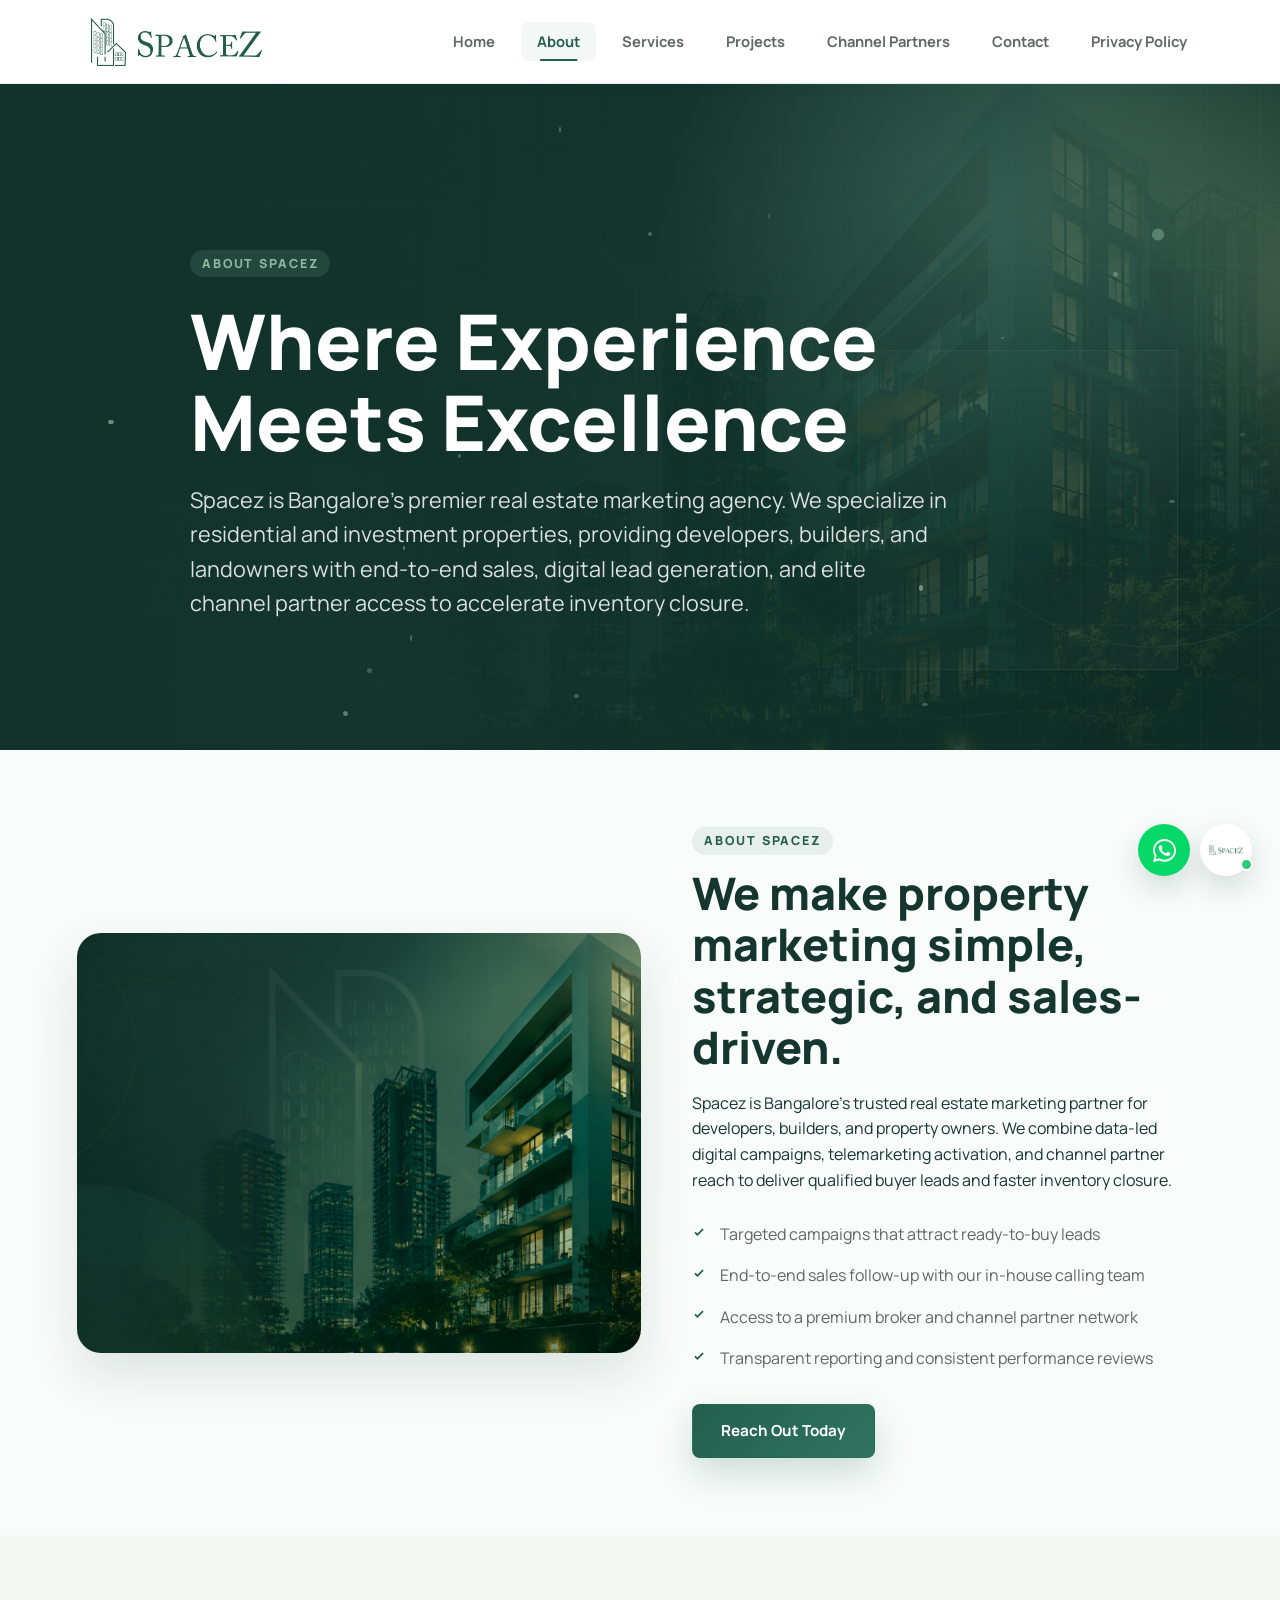
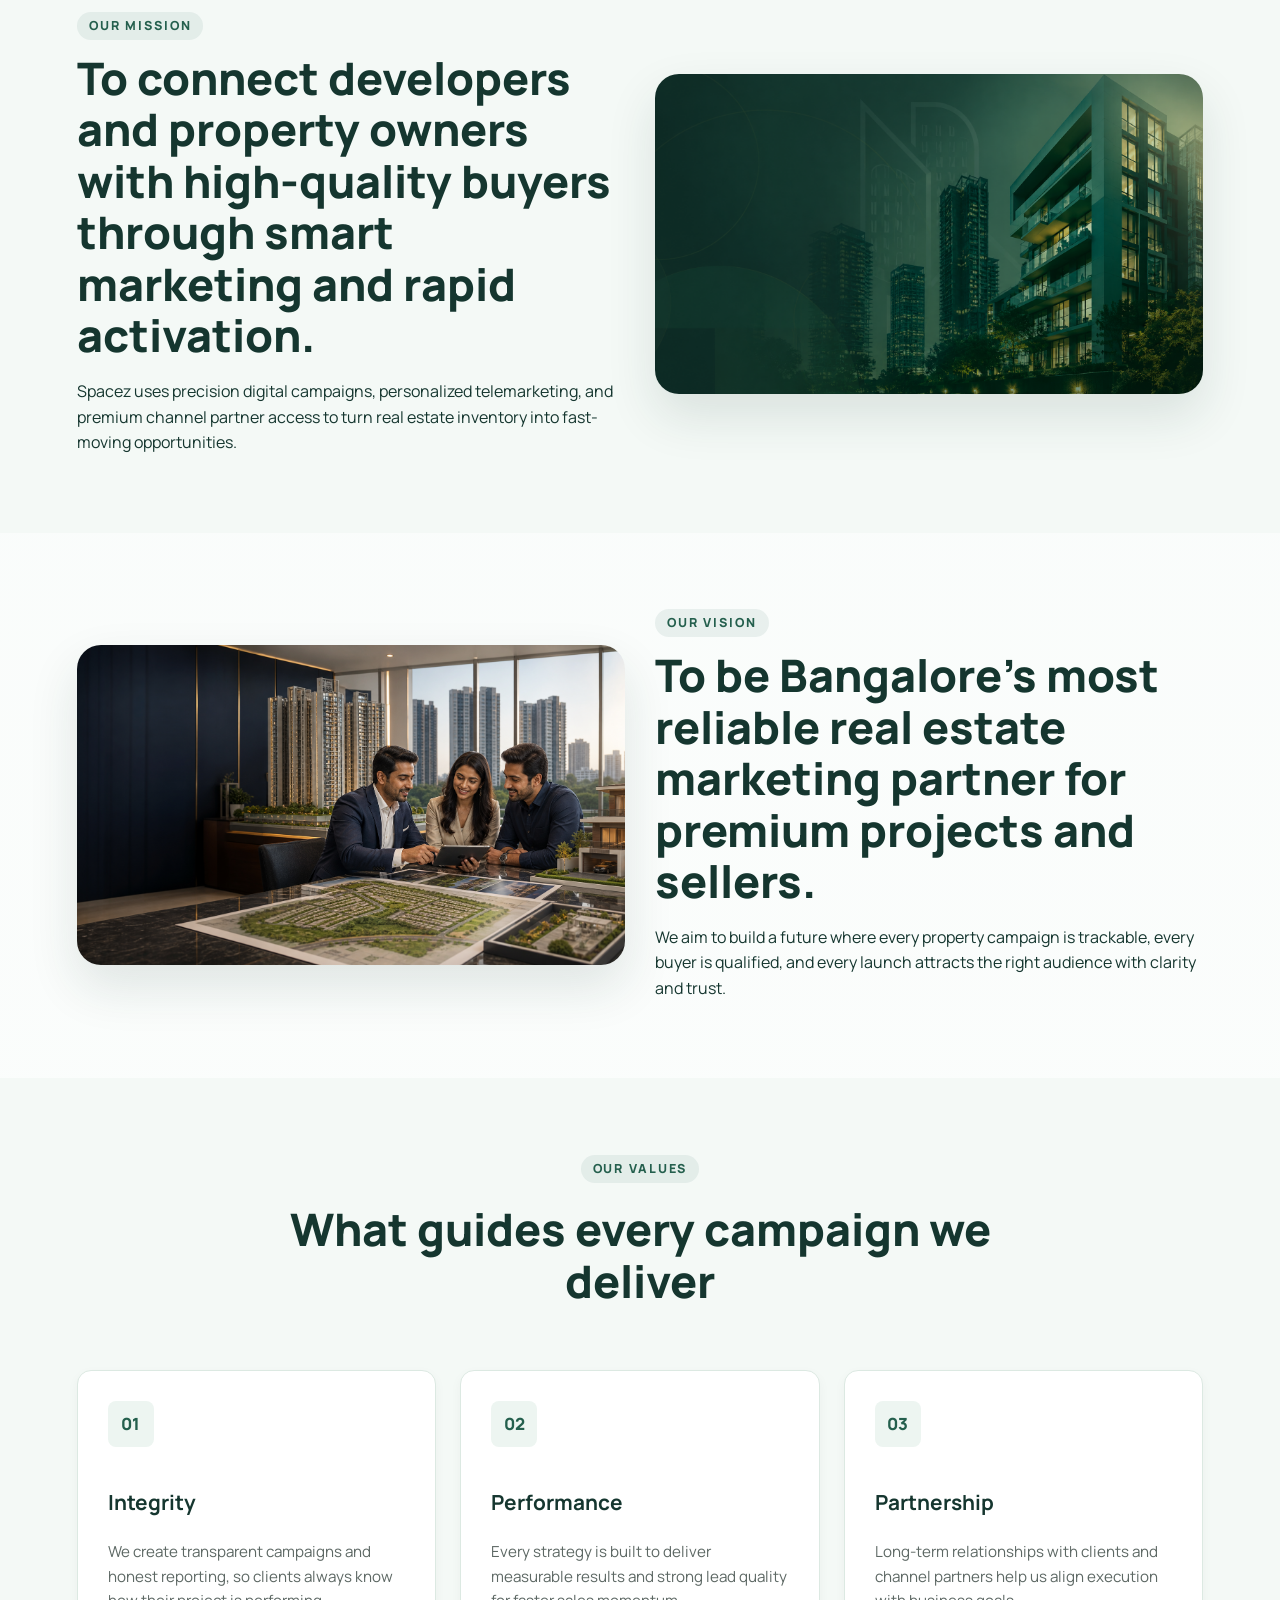
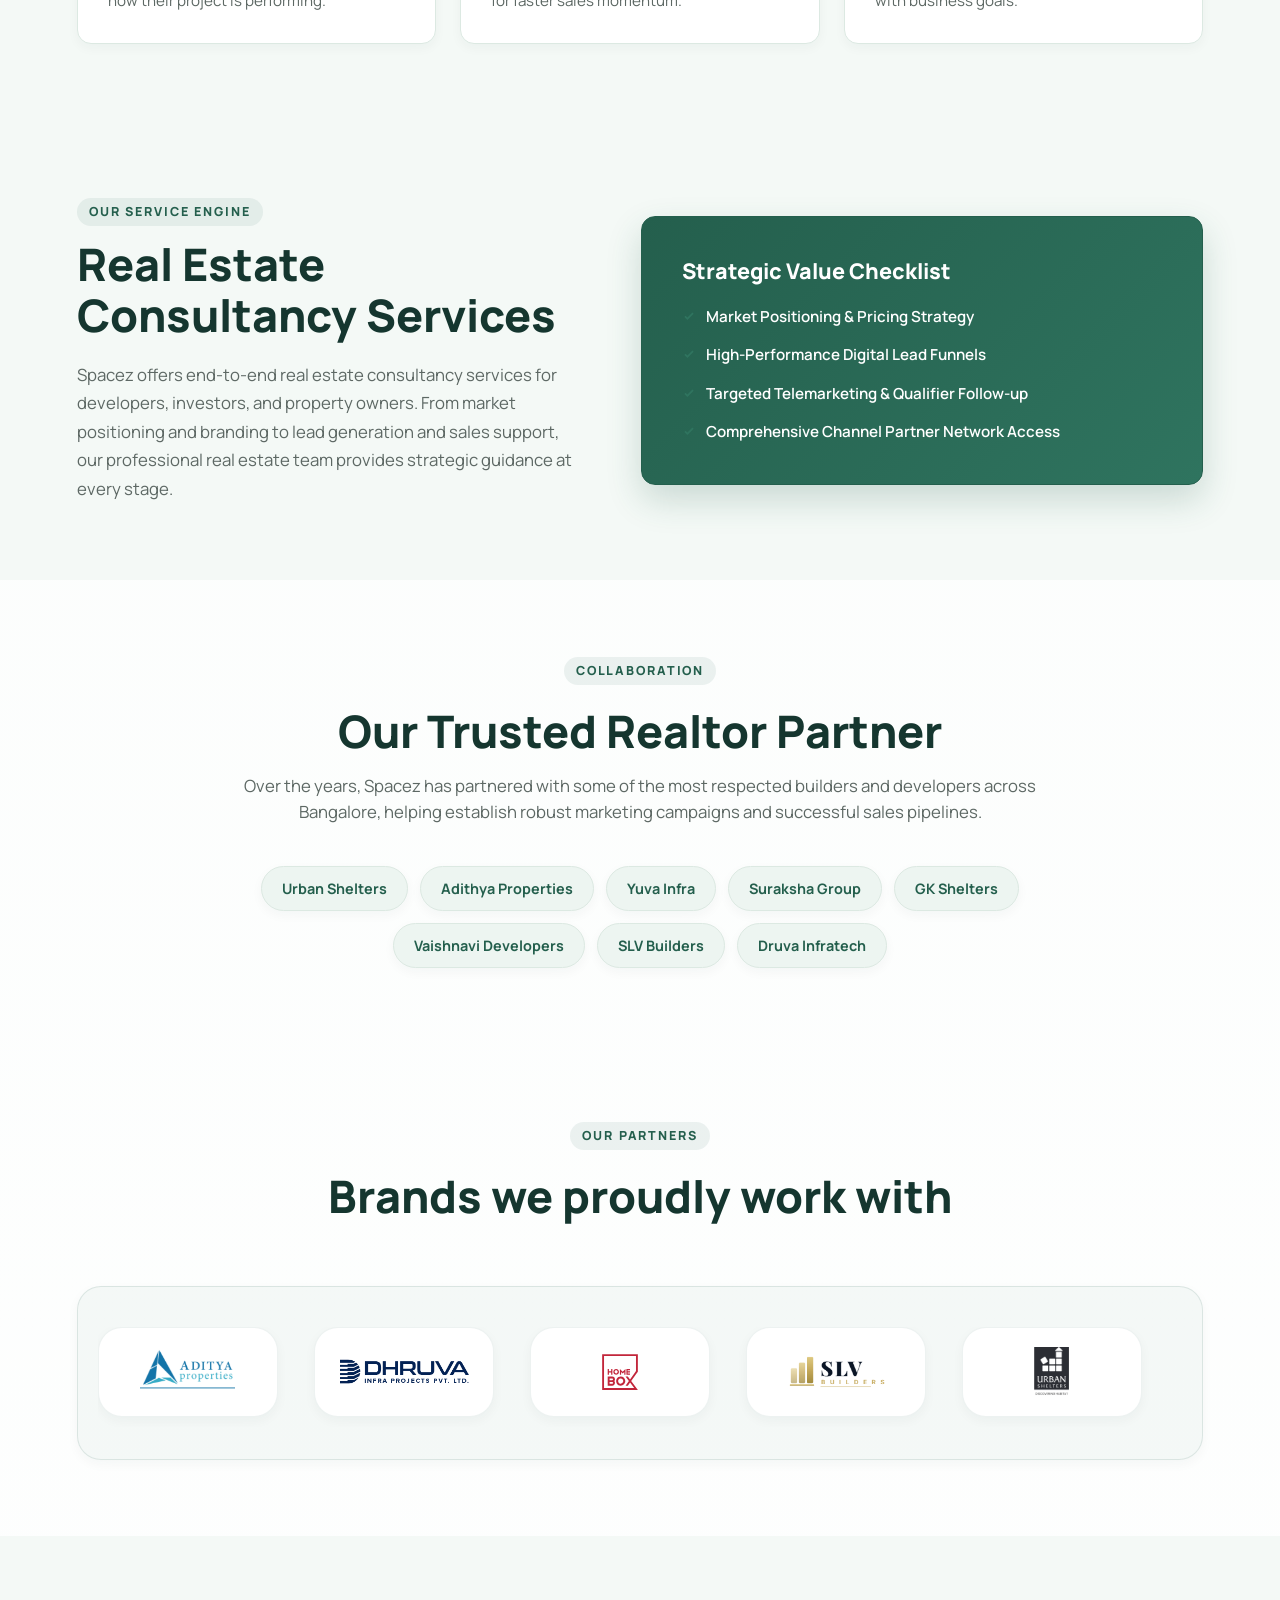
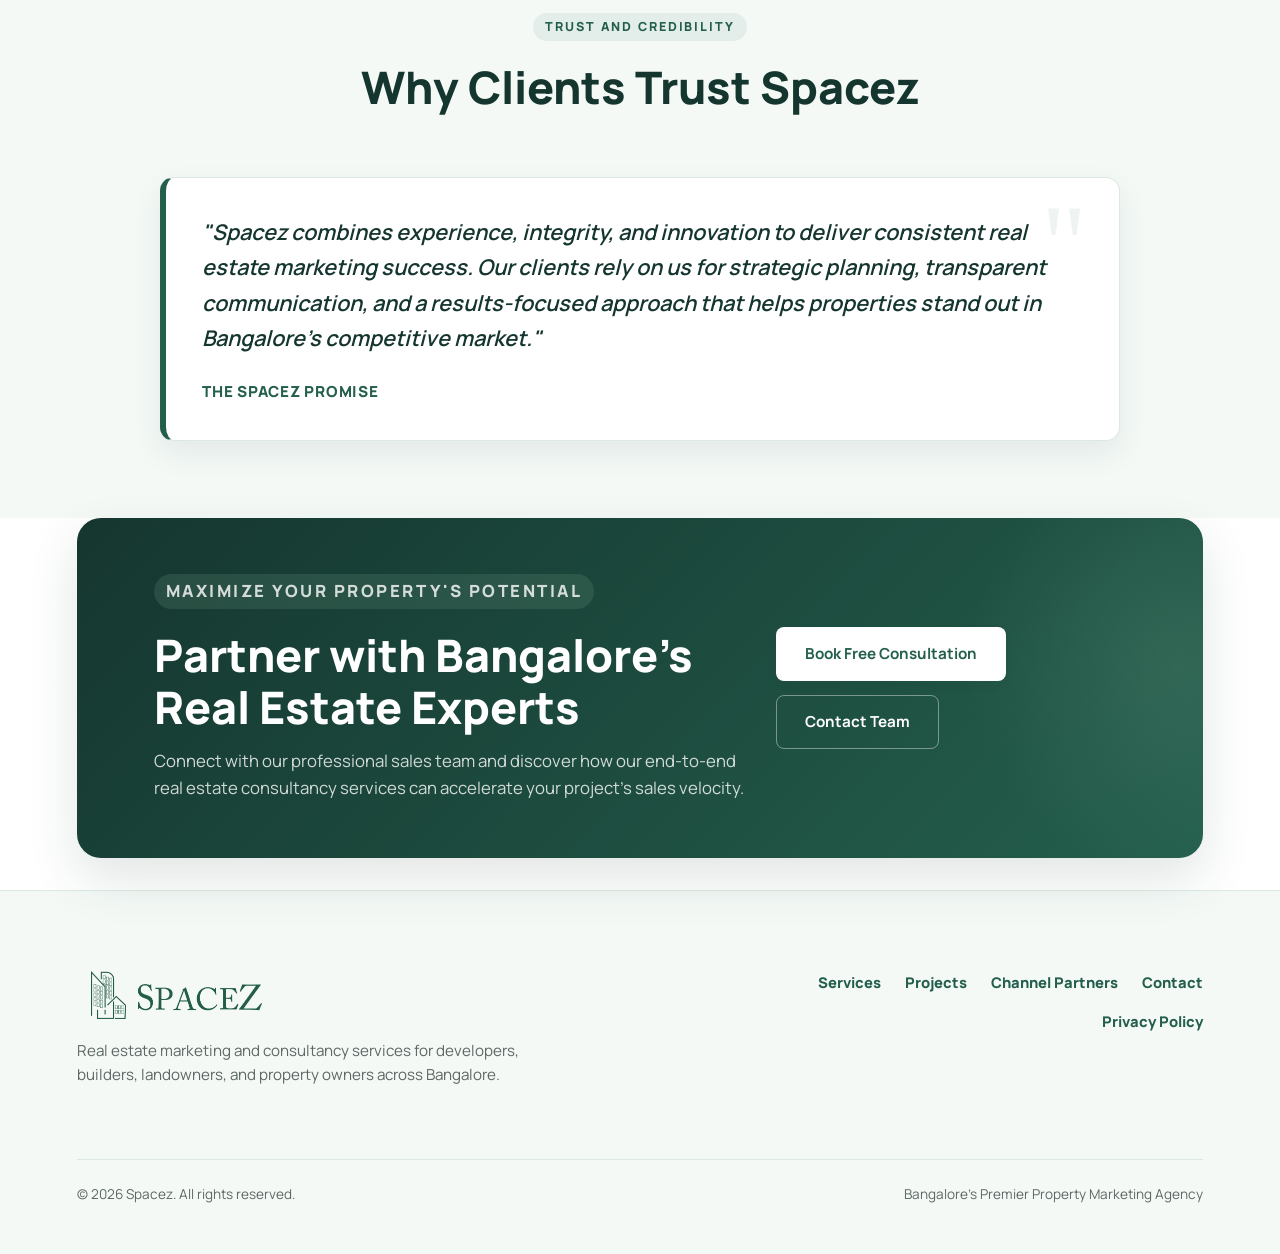
==== about.html @ 9c1a763e "Initial commit" ====
<!DOCTYPE html>
<html lang="en">
<head>
  <meta charset="UTF-8">
  <meta name="viewport" content="width=device-width, initial-scale=1.0">
  <title>About Spacez | Real Estate Marketing Experts in Bangalore</title>
  <meta name="description" content="Discover Spacez, Bangalore's trusted property marketing and consultancy company. We specialize in residential marketing, investor projects, and partner collaborations.">
  <link rel="preconnect" href="https://fonts.googleapis.com">
  <link rel="preconnect" href="https://fonts.gstatic.com" crossorigin>
  <link href="https://fonts.googleapis.com/css2?family=Manrope:wght@400;500;600;700;800&display=swap" rel="stylesheet">
  <link rel="stylesheet" href="styles.css">
</head>
<body>
  <!-- Header Navigation -->
  <header class="site-header">
    <a class="brand" href="index.html" aria-label="Spacez home">
      <img src="assets/spacez-logo-transparent.png" alt="Spacez">
    </a>
    <input class="nav-toggle" id="nav-toggle" type="checkbox" aria-label="Toggle navigation">
    <label class="nav-button" for="nav-toggle"><span></span><span></span><span></span></label>
    <nav class="nav-links" aria-label="Primary navigation">
      <a href="index.html">Home</a>
      <a class="active" href="about.html">About</a>
      <a href="services.html">Services</a>
      <a href="projects.html">Projects</a>
      <a href="channel-partners.html">Channel Partners</a>
      <a href="contact.html">Contact</a>
      <a href="privacy-policy.html">Privacy Policy</a>
    </nav>
  </header>

  <main>
    <!-- Page Hero Section -->
    <section class="page-hero about-hero">
      <div class="page-hero-content">
        <p class="eyebrow">About Spacez</p>
        <h1>Where Experience Meets Excellence</h1>
        <p>Spacez is Bangalore's premier real estate marketing agency. We specialize in residential and investment properties, providing developers, builders, and landowners with end-to-end sales, digital lead generation, and elite channel partner access to accelerate inventory closure.</p>
      </div>
    </section>

    <!-- About Intro Section -->
    <section class="section about-intro">
      <div class="about-intro-grid">
        <div class="about-intro-media">
          <img src="assets/hero-about.png" alt="Spacez team planning real estate marketing">
        </div>
        <div class="about-intro-copy">
          <p class="eyebrow dark">About Spacez</p>
          <h2>We make property marketing simple, strategic, and sales-driven.</h2>
          <p>Spacez is Bangalore’s trusted real estate marketing partner for developers, builders, and property owners. We combine data-led digital campaigns, telemarketing activation, and channel partner reach to deliver qualified buyer leads and faster inventory closure.</p>
          <ul class="about-benefits">
            <li>Targeted campaigns that attract ready-to-buy leads</li>
            <li>End-to-end sales follow-up with our in-house calling team</li>
            <li>Access to a premium broker and channel partner network</li>
            <li>Transparent reporting and consistent performance reviews</li>
          </ul>
          <a class="btn primary" href="contact.html">Reach Out Today</a>
        </div>
      </div>
    </section>

    <!-- Mission Section -->
    <section class="section about-block muted">
      <div class="about-block-grid">
        <div class="about-block-copy">
          <p class="eyebrow dark">Our Mission</p>
          <h2>To connect developers and property owners with high-quality buyers through smart marketing and rapid activation.</h2>
          <p>Spacez uses precision digital campaigns, personalized telemarketing, and premium channel partner access to turn real estate inventory into fast-moving opportunities.</p>
        </div>
        <div class="about-block-image">
          <img src="assets/hero-about.png" alt="Our Mission image for Spacez">
        </div>
      </div>
    </section>

    <!-- Vision Section -->
    <section class="section about-block">
      <div class="about-block-grid about-block--reverse">
        <div class="about-block-image">
          <img src="assets/spacez-hero.png" alt="Our Vision image for Spacez">
        </div>
        <div class="about-block-copy">
          <p class="eyebrow dark">Our Vision</p>
          <h2>To be Bangalore’s most reliable real estate marketing partner for premium projects and sellers.</h2>
          <p>We aim to build a future where every property campaign is trackable, every buyer is qualified, and every launch attracts the right audience with clarity and trust.</p>
        </div>
      </div>
    </section>

    <!-- Values Section -->
    <section class="section muted about-values">
      <div class="section-heading center">
        <p class="eyebrow dark">Our Values</p>
        <h2>What guides every campaign we deliver</h2>
      </div>
      <div class="about-values-grid">
        <article class="feature-card about-value-card">
          <span class="card-icon">01</span>
          <h3>Integrity</h3>
          <p>We create transparent campaigns and honest reporting, so clients always know how their project is performing.</p>
        </article>
        <article class="feature-card about-value-card">
          <span class="card-icon">02</span>
          <h3>Performance</h3>
          <p>Every strategy is built to deliver measurable results and strong lead quality for faster sales momentum.</p>
        </article>
        <article class="feature-card about-value-card">
          <span class="card-icon">03</span>
          <h3>Partnership</h3>
          <p>Long-term relationships with clients and channel partners help us align execution with business goals.</p>
        </article>
      </div>
    </section>

    <!-- Consultancy Services (Split Card Design) -->
    <section class="section muted">
      <div class="split" style="align-items: center;">
        <div>
          <p class="eyebrow dark">Our Service Engine</p>
          <h2>Real Estate Consultancy Services</h2>
          <p style="margin-top: 20px; color: var(--muted-ink); font-size: 1.05rem; line-height: 1.7;">Spacez offers end-to-end real estate consultancy services for developers, investors, and property owners. From market positioning and branding to lead generation and sales support, our professional real estate team provides strategic guidance at every stage.</p>
        </div>
        <div class="feature-card" style="padding: 40px; background: var(--grad-primary); color: #ffffff; border-color: var(--brand); box-shadow: var(--shadow-glow);">
          <h3 style="color: #ffffff; font-size: 1.35rem; margin-bottom: 20px; font-weight: 800;">Strategic Value Checklist</h3>
          <ul class="check-list" style="margin: 0; gap: 14px;">
            <li style="color: #ffffff; font-size: 0.95rem;">Market Positioning & Pricing Strategy</li>
            <li style="color: #ffffff; font-size: 0.95rem;">High-Performance Digital Lead Funnels</li>
            <li style="color: #ffffff; font-size: 0.95rem;">Targeted Telemarketing & Qualifier Follow-up</li>
            <li style="color: #ffffff; font-size: 0.95rem;">Comprehensive Channel Partner Network Access</li>
          </ul>
        </div>
      </div>
    </section>

    <!-- Realtor Partner Grid (Interactive Tags) -->
    <section class="section">
      <div class="section-heading center" style="margin-bottom: 40px;">
        <p class="eyebrow dark">Collaboration</p>
        <h2>Our Trusted Realtor Partner</h2>
        <p style="margin-top: 16px; color: var(--muted-ink); font-size: 1.05rem; max-width: 800px; margin-left: auto; margin-right: auto;">Over the years, Spacez has partnered with some of the most respected builders and developers across Bangalore, helping establish robust marketing campaigns and successful sales pipelines.</p>
      </div>
      
      <div class="pill-row" style="justify-content: center; max-width: 900px; margin: 0 auto;">
        <span>Urban Shelters</span>
        <span>Adithya Properties</span>
        <span>Yuva Infra</span>
        <span>Suraksha Group</span>
        <span>GK Shelters</span>
        <span>Vaishnavi Developers</span>
        <span>SLV Builders</span>
        <span>Druva Infratech</span>
      </div>
    </section>

    <!-- Partner Logo Carousel -->
    <section class="section partners-marquee">
      <div class="section-heading center">
        <p class="eyebrow dark">Our Partners</p>
        <h2>Brands we proudly work with</h2>
      </div>

      <div class="partner-marquee" aria-label="Partner logos running from left to right">
        <div class="marquee-mask">
          <div class="marquee-track">
            <div class="marquee-group">
              <div class="partner-logo"><img src="assets/partners/Aditya properties.png" alt="Aditya Properties logo"></div>
              <div class="partner-logo"><img src="assets/partners/dhruva infra.png" alt="Dhruva Infratech logo"></div>
              <div class="partner-logo"><img src="assets/partners/homebox.svg" alt="HomeBox logo"></div>
              <div class="partner-logo"><img src="assets/partners/slv builders.png" alt="SLV Builders logo"></div>
              <div class="partner-logo"><img src="assets/partners/urban shelters.png" alt="Urban Shelters logo"></div>
              <div class="partner-logo"><img src="assets/partners/vaishnavi developers8.webp" alt="Vaishnavi Developers logo"></div>
              <div class="partner-logo"><img src="assets/partners/yuva infra.avif" alt="Yuva Infra logo"></div>
              <div class="partner-logo partner-logo--text"><span>GK Shelters</span></div>
            </div>
            <div class="marquee-group" aria-hidden="true">
              <div class="partner-logo"><img src="assets/partners/Aditya properties.png" alt="Aditya Properties logo"></div>
              <div class="partner-logo"><img src="assets/partners/dhruva infra.png" alt="Dhruva Infratech logo"></div>
              <div class="partner-logo"><img src="assets/partners/homebox.svg" alt="HomeBox logo"></div>
              <div class="partner-logo"><img src="assets/partners/slv builders.png" alt="SLV Builders logo"></div>
              <div class="partner-logo"><img src="assets/partners/urban shelters.png" alt="Urban Shelters logo"></div>
              <div class="partner-logo"><img src="assets/partners/vaishnavi developers8.webp" alt="Vaishnavi Developers logo"></div>
              <div class="partner-logo"><img src="assets/partners/yuva infra.avif" alt="Yuva Infra logo"></div>
            </div>
          </div>
        </div>
      </div>
    </section>

    <!-- Why Clients Trust Spacez (Quote / Brand Callout) -->
    <section class="section muted">
      <div class="section-heading center">
        <p class="eyebrow dark">Trust and Credibility</p>
        <h2>Why Clients Trust Spacez</h2>
      </div>
      <div class="quote-panel" style="margin-left: auto; margin-right: auto; max-width: 960px;">
        <p>"Spacez combines experience, integrity, and innovation to deliver consistent real estate marketing success. Our clients rely on us for strategic planning, transparent communication, and a results-focused approach that helps properties stand out in Bangalore’s competitive market."</p>
        <span>The Spacez Promise</span>
      </div>
    </section>

    <!-- Final Call to Action -->
    <section class="final-cta">
      <div>
        <p class="eyebrow">Maximize Your Property's Potential</p>
        <h2>Partner with Bangalore’s Real Estate Experts</h2>
        <p>Connect with our professional sales team and discover how our end-to-end real estate consultancy services can accelerate your project's sales velocity.</p>
      </div>
      <div class="hero-actions" style="margin-bottom: 0;">
        <a class="btn light" href="contact.html">Book Free Consultation</a>
        <a class="btn outline-light" href="contact.html">Contact Team</a>
      </div>
    </section>
  </main>

  <!-- Complete Premium Footer -->
  <footer class="site-footer">
    <div>
      <a class="brand footer-brand" href="index.html">
        <img src="assets/spacez-logo-transparent.png" alt="Spacez">
      </a>
      <p>Real estate marketing and consultancy services for developers, builders, landowners, and property owners across Bangalore.</p>
    </div>
    <div class="footer-links">
      <nav class="footer-nav" aria-label="Footer Navigation">
        <a href="services.html">Services</a>
        <a href="projects.html">Projects</a>
      <a href="channel-partners.html">Channel Partners</a>
        <a href="contact.html">Contact</a>
        <a href="privacy-policy.html">Privacy Policy</a>
      </nav>
    </div>
    <div class="footer-credit">
      <span>© 2026 Spacez. All rights reserved.</span>
      <span>Bangalore's Premier Property Marketing Agency</span>
    </div>
  </footer>

  <!-- Floating Consultation Widget -->
  <div class="floating-widget" aria-label="Quick consultation">
    <a class="floating-btn" href="contact.html" title="Get Free Consultation" aria-label="Get Free Consultation">
      <svg width="24" height="24" viewBox="0 0 24 24" fill="none" stroke="currentColor" stroke-width="2.5" stroke-linecap="round" stroke-linejoin="round">
        <path d="M21 15a2 2 0 0 1-2 2H7l-4 4V5a2 2 0 0 1 2-2h14a2 2 0 0 1 2 2z"></path>
      </svg>
    </a>
  </div>
  <script src="site-animations.js"></script>
  <script src="chat-widget.js"></script>
</body>
</html>
---- styles.css ----
/* ==========================================================================
   Spacez Brand Identity & Design System
   ========================================================================== */
:root {
  /* Color System */
  --ink: #15362f;
  --muted-ink: #5d6864;
  --paper: #ffffff;
  --soft: #f4f9f6;
  --line: #dce9e2;
  --brand: #245f4d;         /* Deep Forest Green */
  --brand-light: #2f745f;   /* Accent Forest Green */
  --gold: #8fb8a3;          /* Soft Mint/Sage Accent */
  --deep: #12332c;          /* Solid Dark Slate Green */
  --deep-2: #edf5f1;        /* Light Sage Background */
  
  /* Gradients */
  --grad-primary: linear-gradient(135deg, var(--brand) 0%, var(--brand-light) 100%);
  --grad-glow: linear-gradient(135deg, var(--brand-light) 0%, var(--gold) 100%);
  --grad-light: linear-gradient(180deg, #f7fbf9 0%, #ffffff 100%);
  --grad-dark: linear-gradient(135deg, #15362f 0%, #245f4d 100%);
  --grad-glass: linear-gradient(135deg, rgba(255, 255, 255, 0.9) 0%, rgba(255, 255, 255, 0.7) 100%);
  --grad-card-hover: linear-gradient(180deg, #ffffff 0%, rgba(237, 245, 241, 0.4) 100%);

  /* Typography & Scale */
  --font-main: "Manrope", system-ui, -apple-system, BlinkMacSystemFont, "Segoe UI", Roboto, sans-serif;
  
  /* Shadows */
  --shadow-sm: 0 4px 12px rgba(21, 54, 47, 0.04);
  --shadow-md: 0 12px 30px rgba(21, 54, 47, 0.08);
  --shadow-lg: 0 22px 50px rgba(21, 54, 47, 0.12);
  --shadow-glow: 0 15px 35px rgba(36, 95, 77, 0.2);
  --shadow-inset: inset 0 2px 4px rgba(0, 0, 0, 0.03);

  /* Radius */
  --radius-sm: 8px;
  --radius-md: 14px;
  --radius-lg: 24px;
  --radius-full: 9999px;

  /* Transitions */
  --transition-fast: 150ms cubic-bezier(0.4, 0, 0.2, 1);
  --transition-normal: 280ms cubic-bezier(0.4, 0, 0.2, 1);
  --transition-slow: 450ms cubic-bezier(0.4, 0, 0.2, 1);
}

/* ==========================================================================
   Global Resets & Standards
   ========================================================================== */
*, *::before, *::after {
  box-sizing: border-box;
}

html {
  scroll-behavior: smooth;
  text-size-adjust: 100%;
}

html,
body {
  max-width: 100%;
  overflow-x: hidden;
}

body {
  margin: 0;
  padding-top: 84px;
  font-family: var(--font-main);
  color: var(--ink);
  background-color: #ffffff;
  background-image: var(--grad-light);
  line-height: 1.6;
  -webkit-font-smoothing: antialiased;
  -moz-osx-font-smoothing: grayscale;
}

a {
  color: inherit;
  text-decoration: none;
  transition: color var(--transition-fast), background var(--transition-fast), transform var(--transition-fast);
}

img {
  display: block;
  max-width: 100%;
  height: auto;
}

/* Typography elements */
h1, h2, h3, h4, p {
  margin: 0;
  overflow-wrap: break-word;
}

h1 {
  font-size: clamp(2.15rem, 6.5vw, 4.8rem);
  font-weight: 800;
  line-height: 1.05;
  letter-spacing: 0;
  color: var(--ink);
}

h2 {
  font-size: clamp(1.8rem, 4.5vw, 2.8rem);
  font-weight: 800;
  line-height: 1.15;
  letter-spacing: 0;
  color: var(--ink);
}

h3 {
  font-size: clamp(1.2rem, 2vw, 1.5rem);
  font-weight: 700;
  line-height: 1.3;
  color: var(--ink);
}

/* ==========================================================================
   Premium Components
   ========================================================================== */

/* Buttons */
.btn {
  display: inline-flex;
  align-items: center;
  justify-content: center;
  gap: 8px;
  min-height: 52px;
  padding: 14px 28px;
  border-radius: var(--radius-sm);
  font-size: 0.95rem;
  font-weight: 700;
  border: 1px solid transparent;
  cursor: pointer;
  white-space: nowrap;
  transition: all var(--transition-normal);
}

.btn.primary {
  color: #fff;
  background: var(--brand);
  background-image: var(--grad-primary);
  box-shadow: var(--shadow-glow);
}

.btn.primary:hover {
  transform: translateY(-3px);
  box-shadow: 0 18px 40px rgba(36, 95, 77, 0.3);
}

.btn.primary:active {
  transform: translateY(-1px);
}

.btn.ghost {
  color: #fff;
  background: rgba(255, 255, 255, 0.08);
  border-color: rgba(255, 255, 255, 0.35);
  backdrop-filter: blur(8px);
}

.btn.ghost:hover {
  background: #fff;
  color: var(--brand);
  transform: translateY(-3px);
  box-shadow: var(--shadow-md);
}

.btn.light {
  color: var(--brand);
  background: #fff;
  box-shadow: var(--shadow-sm);
}

.btn.light:hover {
  color: var(--brand-light);
  transform: translateY(-3px);
  box-shadow: var(--shadow-md);
}

.btn.outline-light {
  color: #fff;
  background: transparent;
  border-color: rgba(255, 255, 255, 0.4);
}

.btn.outline-light:hover {
  background: rgba(255, 255, 255, 0.1);
  border-color: #fff;
  transform: translateY(-3px);
}

/* Eyebrows & Tags */
.eyebrow {
  display: inline-block;
  margin-bottom: 12px;
  color: var(--gold);
  font-size: 0.78rem;
  font-weight: 800;
  text-transform: uppercase;
  letter-spacing: 0.15em;
  padding: 4px 12px;
  background: rgba(143, 184, 163, 0.15);
  border-radius: var(--radius-full);
}

.eyebrow.dark {
  color: var(--brand);
  background: rgba(36, 95, 77, 0.08);
}

/* Section Headings */
.section-heading {
  max-width: 820px;
  margin-bottom: clamp(40px, 6vw, 64px);
}

.section-heading.center {
  text-align: center;
  margin-left: auto;
  margin-right: auto;
}

.section-heading h2 {
  margin-top: 8px;
}

/* ==========================================================================
   Header Navigation (Glassmorphic)
   ========================================================================== */
.site-header {
  position: fixed;
  inset: 0 0 auto 0;
  z-index: 1000;
  display: flex;
  align-items: center;
  justify-content: space-between;
  min-height: 84px;
  padding: 12px clamp(20px, 6vw, 80px);
  background: rgba(255, 255, 255, 0.95);
  border-bottom: 1px solid rgba(36, 95, 77, 0.12);
  backdrop-filter: blur(20px);
  -webkit-backdrop-filter: blur(20px);
  box-shadow: var(--shadow-sm);
  transition: all var(--transition-normal);
}

.brand {
  display: inline-flex;
  align-items: center;
  width: min(200px, 45vw);
}

.brand img {
  width: 100%;
  height: auto;
  max-height: 48px;
  object-fit: contain;
}

.nav-links {
  display: flex;
  align-items: center;
  gap: 10px;
  font-size: 0.92rem;
  font-weight: 700;
}

.nav-links a {
  position: relative;
  padding: 8px 16px;
  border-radius: var(--radius-sm);
  color: var(--muted-ink);
  transition: all var(--transition-fast);
}

.nav-links a:hover,
.nav-links a.active {
  color: var(--brand);
  background: rgba(36, 95, 77, 0.05);
}

.nav-links a::after {
  content: '';
  position: absolute;
  bottom: 0;
  left: 50%;
  transform: translateX(-50%);
  width: 0;
  height: 2px;
  background-color: var(--brand);
  transition: width var(--transition-fast);
}

.nav-links a:hover::after,
.nav-links a.active::after {
  width: 50%;
}

.nav-toggle,
.nav-button {
  display: none;
}

/* ==========================================================================
   Hero Section Redesign (Asymmetric & Bold)
   ========================================================================== */
.hero {
  position: relative;
  min-height: 80vh;
  display: grid;
  align-items: center;
  overflow: hidden;
  background-color: var(--deep);
  color: #fff;
  padding: clamp(40px, 6vw, 80px) 0;
}

.hero-media {
  position: absolute;
  inset: 0;
  background-image: url("assets/spacez-hero.png");
  background-size: cover;
  background-position: center right;
  opacity: 0.95;
  transform: scale(1.05);
  animation: slowZoom 25s ease-out infinite alternate;
}

.hero-overlay {
  position: absolute;
  inset: 0;
  background: radial-gradient(circle at 80% 20%, rgba(143, 184, 163, 0.16), transparent 45%),
              linear-gradient(90deg, rgba(18, 51, 44, 0.84) 0%, rgba(18, 51, 44, 0.66) 44%, rgba(18, 51, 44, 0.08) 100%);
  z-index: 1;
}

.hero-content {
  position: relative;
  z-index: 2;
  width: min(1200px, calc(100% - clamp(32px, 8vw, 120px)));
  margin: 0 auto;
  animation: fadeUp var(--transition-slow) forwards;
}

.hero-content h1 {
  max-width: 820px;
  margin-bottom: 24px;
  color: #ffffff;
}

.hero-copy {
  max-width: 650px;
  color: rgba(255, 255, 255, 0.82);
  font-size: clamp(1.05rem, 1.6vw, 1.25rem);
  line-height: 1.55;
  margin-bottom: 28px;
}

.hero-copy strong {
  color: #ffffff;
}

.hero-actions {
  display: flex;
  flex-wrap: wrap;
  gap: 14px;
  margin-bottom: 32px;
}

/* Hero glassmorphic stats */
.hero-stats {
  display: grid;
  grid-template-columns: repeat(3, minmax(0, 1fr));
  gap: 20px;
  max-width: 780px;
}

.hero-stats-item {
  padding: 24px;
  background: rgba(255, 255, 255, 0.05);
  border: 1px solid rgba(255, 255, 255, 0.12);
  border-radius: var(--radius-md);
  backdrop-filter: blur(12px);
  -webkit-backdrop-filter: blur(12px);
  transition: transform var(--transition-normal), border var(--transition-normal);
}

.hero-stats-item:hover {
  transform: translateY(-5px);
  border-color: rgba(255, 255, 255, 0.25);
  background: rgba(255, 255, 255, 0.08);
}

.hero-stats-item strong {
  display: block;
  font-size: clamp(1.8rem, 3.5vw, 2.5rem);
  font-weight: 800;
  line-height: 1;
  color: #ffffff;
  margin-bottom: 6px;
  background: linear-gradient(to right, #ffffff, var(--gold));
  -webkit-background-clip: text;
  -webkit-text-fill-color: transparent;
}

.hero-stats-item span {
  font-size: 0.85rem;
  font-weight: 500;
  letter-spacing: 0.02em;
  color: rgba(255, 255, 255, 0.7);
}

/* ==========================================================================
   General Section Design
   ========================================================================== */
.section {
  padding: clamp(40px, 6vw, 80px) clamp(20px, 6vw, 80px);
  position: relative;
  overflow: hidden;
}

.section.muted {
  background-color: var(--soft);
}

.split {
  display: grid;
  grid-template-columns: minmax(0, 0.95fr) minmax(0, 1.05fr);
  gap: clamp(24px, 5vw, 56px);
  align-items: center;
}

.section-copy {
  color: var(--muted-ink);
  font-size: 1.08rem;
  line-height: 1.7;
}

.section-copy p:not(:last-child) {
  margin-bottom: 20px;
}

/* Value pills */
.value-row,
.pill-row {
  display: flex;
  flex-wrap: wrap;
  gap: 12px;
  margin-top: 30px;
}

.value-row span,
.pill-row span {
  padding: 10px 20px;
  font-size: 0.9rem;
  font-weight: 700;
  color: var(--brand);
  background: var(--deep-2);
  border: 1px solid var(--line);
  border-radius: var(--radius-full);
  box-shadow: var(--shadow-sm);
  transition: all var(--transition-fast);
}

.value-row span:hover,
.pill-row span:hover {
  transform: translateY(-2px);
  background: var(--brand);
  color: #fff;
  border-color: var(--brand);
  box-shadow: var(--shadow-md);
}

.partner-marquee {
  position: relative;
  overflow: hidden;
  background: rgba(36, 95, 77, 0.04);
  border: 1px solid rgba(36, 95, 77, 0.12);
  border-radius: var(--radius-lg);
  box-shadow: var(--shadow-sm);
  padding: 40px 20px 32px;
}

.partner-marquee .marquee-mask {
  overflow: hidden;
  position: relative;
}

.partner-marquee .marquee-track {
  display: inline-flex;
  align-items: center;
  gap: 36px;
  padding-bottom: 10px;
  animation: marquee 28s linear infinite;
}

.partner-marquee .marquee-group {
  display: inline-flex;
  align-items: center;
  gap: 36px;
}

.partner-logo {
  display: inline-flex;
  align-items: center;
  justify-content: center;
  min-width: 180px;
  min-height: 90px;
  padding: 16px 24px;
  background: #ffffff;
  border: 1px solid rgba(36, 95, 77, 0.08);
  border-radius: var(--radius-lg);
  box-shadow: var(--shadow-sm);
}

.partner-logo img {
  max-height: 50px;
  width: auto;
  display: block;
  filter: saturate(0.9);
}

.partner-logo--text {
  background: #f7fbf8;
  border-color: rgba(36, 95, 77, 0.12);
}

.partner-logo--text span {
  font-size: 1rem;
  font-weight: 800;
  color: var(--ink);
  text-align: center;
  width: 100%;
}

@keyframes marquee {
  from {
    transform: translateX(0);
  }
  to {
    transform: translateX(-50%);
  }
}

@media (max-width: 980px) {
  .section.split {
    grid-template-columns: 1fr;
  }

  .card-grid,
  .property-grid,
  .channel-list {
    grid-template-columns: 1fr;
  }
}

@media (max-width: 780px) {
  .partner-logo {
    min-width: 140px;
    min-height: 72px;
    padding: 14px 18px;
  }

  .partner-marquee {
    padding: 28px 16px 20px;
  }
}

/* Metric banner redesign */
.achievement-band {
  display: grid;
  grid-template-columns: repeat(4, minmax(0, 1fr));
  background-color: var(--deep);
  padding: 0;
  border-bottom: 1px solid var(--brand-light);
}

.metric {
  padding: 48px clamp(24px, 4vw, 54px);
  text-align: center;
  position: relative;
  background-color: var(--deep);
  transition: background-color var(--transition-normal);
}

.metric:hover {
  background-color: rgba(36, 95, 77, 0.15);
}

.metric:not(:last-child)::after {
  content: '';
  position: absolute;
  right: 0;
  top: 25%;
  height: 50%;
  width: 1px;
  background: rgba(255, 255, 255, 0.15);
}

.metric strong {
  display: block;
  font-size: clamp(2.4rem, 5vw, 3.8rem);
  font-weight: 800;
  line-height: 1;
  color: var(--gold);
  margin-bottom: 8px;
}

.metric span {
  font-size: 0.9rem;
  font-weight: 600;
  color: rgba(255, 255, 255, 0.8);
  letter-spacing: 0.05em;
  text-transform: uppercase;
}

/* ==========================================================================
   Modern Cards Layouts (Grid, Hover and glows)
   ========================================================================== */
.card-grid {
  display: grid;
  grid-template-columns: repeat(3, minmax(0, 1fr));
  gap: 24px;
}

.card-grid.five {
  grid-template-columns: repeat(5, minmax(0, 1fr));
}

.feature-card,
.property-card,
.service-block,
.contact-panel,
.contact-form {
  position: relative;
  background: #ffffff;
  border: 1px solid var(--line);
  border-radius: var(--radius-md);
  box-shadow: var(--shadow-sm);
  transition: all var(--transition-normal);
  overflow: hidden;
}

.feature-card,
.property-card,
.service-block {
  padding: 32px;
  display: flex;
  flex-direction: column;
}

.feature-card:hover,
.property-card:hover,
.service-block:hover {
  transform: translateY(-6px);
  border-color: var(--gold);
  background-image: var(--grad-card-hover);
  box-shadow: var(--shadow-lg);
}

.feature-card h3,
.property-card h3,
.service-block h2 {
  font-size: 1.3rem;
  font-weight: 700;
  margin-bottom: 12px;
  color: var(--ink);
}

.feature-card p,
.property-card p,
.service-block p {
  color: var(--muted-ink);
  font-size: 0.95rem;
  line-height: 1.6;
}

.card-icon {
  display: inline-flex;
  align-items: center;
  justify-content: center;
  width: 46px;
  height: 46px;
  border-radius: var(--radius-sm);
  color: var(--brand);
  background: var(--deep-2);
  font-weight: 800;
  font-size: 1.05rem;
  margin-bottom: 24px;
  transition: all var(--transition-normal);
}

.feature-card:hover .card-icon,
.property-card:hover .card-icon,
.service-block:hover .card-icon {
  background: var(--brand);
  color: #ffffff;
  transform: scale(1.05);
  box-shadow: var(--shadow-sm);
}

/* ==========================================================================
   Property Grid Redesign (Elegant Tags & Lists)
   ========================================================================== */
.property-grid {
  display: grid;
  grid-template-columns: repeat(4, minmax(0, 1fr));
  gap: 24px;
}

.property-card {
  height: 100%;
}

.property-card h3 {
  position: relative;
  display: inline-block;
  padding-bottom: 8px;
  margin-bottom: 16px;
}

.property-card h3::after {
  content: '';
  position: absolute;
  bottom: 0;
  left: 0;
  width: 32px;
  height: 2px;
  background-color: var(--brand);
  transition: width var(--transition-normal);
}

.property-card:hover h3::after {
  width: 64px;
}

.section-subtitle {
  max-width: 760px;
  margin: 16px auto 0;
  color: var(--muted-ink);
  font-size: 1.05rem;
  line-height: 1.7;
}

/* ==========================================================================
   Project Status Section
   ========================================================================== */
.projects-section {
  background: #ffffff;
}

.project-tabs {
  max-width: 1180px;
  margin: 0 auto;
}

.project-tabs input {
  position: absolute;
  opacity: 0;
  pointer-events: none;
}

.project-tab-controls {
  display: flex;
  flex-wrap: wrap;
  justify-content: center;
  gap: 12px;
  margin-bottom: 34px;
}

.project-tab-controls label {
  display: inline-flex;
  align-items: center;
  justify-content: center;
  min-height: 46px;
  padding: 12px 20px;
  border: 1px solid rgba(36, 95, 77, 0.16);
  border-radius: var(--radius-full);
  color: var(--brand);
  background: rgba(36, 95, 77, 0.05);
  font-size: 0.9rem;
  font-weight: 800;
  cursor: pointer;
  transition: all var(--transition-normal);
}

#projects-ongoing:checked ~ .project-tab-controls label[for="projects-ongoing"],
#projects-upcoming:checked ~ .project-tab-controls label[for="projects-upcoming"],
#projects-completed:checked ~ .project-tab-controls label[for="projects-completed"],
.project-tab-controls label:hover {
  color: #ffffff;
  background: var(--brand);
  border-color: var(--brand);
  box-shadow: var(--shadow-glow);
  transform: translateY(-2px);
}

.project-panel {
  display: none;
  grid-template-columns: repeat(2, minmax(0, 1fr));
  gap: 24px;
}

#projects-ongoing:checked ~ .project-panel-ongoing,
#projects-upcoming:checked ~ .project-panel-upcoming,
#projects-completed:checked ~ .project-panel-completed {
  display: grid;
}

.project-card {
  position: relative;
  display: grid;
  grid-template-columns: minmax(180px, 0.9fr) minmax(0, 1fr);
  min-height: 310px;
  overflow: hidden;
  border: 1px solid var(--line);
  border-radius: var(--radius-md);
  background: #ffffff;
  box-shadow: var(--shadow-sm);
  transition: all var(--transition-normal);
}

.project-card:hover {
  transform: translateY(-6px);
  border-color: var(--gold);
  box-shadow: var(--shadow-lg);
}

.project-card img {
  width: 100%;
  height: 100%;
  min-height: 310px;
  object-fit: cover;
  transition: transform var(--transition-slow);
}

.project-card:hover img {
  transform: scale(1.05);
}

.project-card-body {
  display: flex;
  flex-direction: column;
  padding: 30px;
}

.project-status {
  align-self: flex-start;
  margin-bottom: 16px;
  padding: 6px 12px;
  border-radius: var(--radius-full);
  color: #ffffff;
  background: var(--brand);
  font-size: 0.72rem;
  font-weight: 800;
  text-transform: uppercase;
  letter-spacing: 0.12em;
}

.project-status.upcoming {
  color: var(--brand);
  background: rgba(143, 184, 163, 0.22);
}

.project-status.completed {
  color: var(--ink);
  background: var(--deep-2);
}

.project-card h3 {
  margin-bottom: 12px;
  font-size: clamp(1.25rem, 2vw, 1.55rem);
  font-weight: 800;
  color: var(--ink);
}

.project-card p {
  color: var(--muted-ink);
  font-size: 0.95rem;
  line-height: 1.65;
}

.project-meta {
  display: flex;
  flex-wrap: wrap;
  gap: 8px;
  margin: auto 0 22px;
  padding-top: 24px;
}

.project-meta span {
  padding: 7px 11px;
  border: 1px solid rgba(36, 95, 77, 0.12);
  border-radius: var(--radius-full);
  color: var(--brand);
  background: rgba(36, 95, 77, 0.04);
  font-size: 0.78rem;
  font-weight: 700;
}

.project-card a {
  align-self: flex-start;
  color: var(--brand);
  font-weight: 800;
}

.project-card a:hover {
  color: var(--brand-light);
}

.project-section-actions {
  display: flex;
  flex-wrap: wrap;
  justify-content: center;
  gap: 14px;
  margin-top: 34px;
}

.property-card ul,
.check-list {
  list-style: none;
  padding: 0;
  margin: 20px 0 0;
  font-size: 0.9rem;
  display: grid;
  gap: 12px;
}

.property-card ul li,
.check-list li {
  position: relative;
  padding-left: 24px;
  font-weight: 600;
  color: var(--ink);
}

.property-card ul li::before,
.check-list li::before {
  content: "";
  position: absolute;
  left: 0;
  top: 0.32em;
  width: 14px;
  height: 14px;
  background: var(--brand-light);
  -webkit-mask: url("data:image/svg+xml,%3Csvg xmlns='http://www.w3.org/2000/svg' viewBox='0 0 16 16'%3E%3Cpath fill='black' d='M6.2 11.4 2.7 7.9l1.4-1.4 2.1 2.1 5.7-5.7 1.4 1.4-7.1 7.1Z'/%3E%3C/svg%3E") center / contain no-repeat;
  mask: url("data:image/svg+xml,%3Csvg xmlns='http://www.w3.org/2000/svg' viewBox='0 0 16 16'%3E%3Cpath fill='black' d='M6.2 11.4 2.7 7.9l1.4-1.4 2.1 2.1 5.7-5.7 1.4 1.4-7.1 7.1Z'/%3E%3C/svg%3E") center / contain no-repeat;
}

/* ==========================================================================
   Marketing Channels Redesign
   ========================================================================== */
.channel-list {
  display: grid;
  grid-template-columns: repeat(4, minmax(0, 1fr));
  gap: 20px;
}

.channel-list a {
  position: relative;
  min-height: 140px;
  display: flex;
  flex-direction: column;
  justify-content: space-between;
  padding: 28px;
  border-radius: var(--radius-md);
  color: #fff;
  background: var(--grad-primary);
  box-shadow: var(--shadow-sm);
  overflow: hidden;
  transition: all var(--transition-normal);
  z-index: 1;
}

.channel-list a::before {
  content: '';
  position: absolute;
  inset: 0;
  background: var(--grad-glow);
  opacity: 0;
  z-index: -1;
  transition: opacity var(--transition-normal);
}

.channel-list a:hover {
  transform: translateY(-5px);
  box-shadow: var(--shadow-glow);
}

.channel-list a:hover::before {
  opacity: 1;
}

.channel-list a span {
  font-size: 1.45rem;
  font-weight: 800;
  opacity: 0.35;
  align-self: flex-end;
}

.channel-list a h3 {
  font-size: 1.15rem;
  font-weight: 800;
  color: #fff;
  margin: 0;
}

/* ==========================================================================
   Premium Callout & Banner Blocks (Redesign)
   ========================================================================== */
.partner-callout,
.final-cta {
  display: grid;
  grid-template-columns: minmax(0, 1.3fr) minmax(260px, 0.7fr) auto;
  gap: 32px;
  align-items: center;
  padding: clamp(32px, 5vw, 56px) clamp(24px, 6vw, 80px);
  border-radius: var(--radius-lg);
  color: #fff;
  background: var(--grad-dark);
  position: relative;
  overflow: hidden;
  box-shadow: var(--shadow-lg);
  margin: 0 clamp(20px, 6vw, 80px) 32px;
}

.partner-callout::before,
.final-cta::before {
  content: '';
  position: absolute;
  top: -30%;
  right: -20%;
  width: 500px;
  height: 500px;
  border-radius: var(--radius-full);
  background: radial-gradient(circle, rgba(143, 184, 163, 0.15) 0%, transparent 60%);
  pointer-events: none;
}

.partner-callout h2,
.final-cta h2 {
  color: #ffffff;
  margin-top: 8px;
  margin-bottom: 16px;
}

.partner-callout p,
.final-cta p {
  color: rgba(255, 255, 255, 0.8);
  font-size: 1.05rem;
  line-height: 1.6;
}

.partner-callout .check-list {
  background: rgba(255, 255, 255, 0.05);
  border: 1px solid rgba(255, 255, 255, 0.1);
  padding: 24px;
  border-radius: var(--radius-md);
  backdrop-filter: blur(8px);
}

.partner-callout .check-list li {
  color: rgba(255, 255, 255, 0.9);
}

.partner-callout .check-list li::before {
  color: var(--gold);
}

/* ==========================================================================
   Modern Testimonial Redesign
   ========================================================================== */
.quote-panel {
  max-width: 960px;
  padding: 36px;
  margin-top: 28px;
  background: #ffffff;
  border: 1px solid var(--line);
  border-left: 6px solid var(--brand);
  border-radius: var(--radius-md);
  box-shadow: var(--shadow-md);
  position: relative;
}

.quote-panel::after {
  content: '"';
  position: absolute;
  top: 10px;
  right: 32px;
  font-size: 7rem;
  color: rgba(143, 184, 163, 0.15);
  line-height: 1;
  font-family: serif;
}

.quote-panel p {
  font-size: 1.35rem;
  font-weight: 600;
  line-height: 1.65;
  color: var(--ink);
  margin-bottom: 24px;
  font-style: italic;
}

.quote-panel span {
  display: block;
  font-size: 0.95rem;
  font-weight: 800;
  color: var(--brand);
  text-transform: uppercase;
  letter-spacing: 0.05em;
}

/* ==========================================================================
   Subpages Inner Hero System
   ========================================================================== */
.about-intro-grid {
  display: grid;
  grid-template-columns: 1.05fr 0.95fr;
  gap: clamp(32px, 4vw, 60px);
  align-items: center;
}

.about-intro-media img {
  width: 100%;
  border-radius: var(--radius-lg);
  box-shadow: var(--shadow-lg);
  object-fit: cover;
  min-height: 420px;
}

.about-intro-copy h2 {
  margin: 0 0 18px;
}

.about-benefits {
  margin: 28px 0 32px;
  padding: 0;
  list-style: none;
  display: grid;
  gap: 14px;
}

.about-benefits li {
  position: relative;
  padding-left: 28px;
  color: var(--muted-ink);
  font-size: 1rem;
  line-height: 1.7;
}

.about-benefits li::before {
  content: '';
  position: absolute;
  left: 0;
  top: 0.3em;
  width: 14px;
  height: 14px;
  background: var(--brand);
  -webkit-mask: url("data:image/svg+xml,%3Csvg xmlns='http://www.w3.org/2000/svg' viewBox='0 0 16 16'%3E%3Cpath fill='black' d='M6.2 11.4 2.7 7.9l1.4-1.4 2.1 2.1 5.7-5.7 1.4 1.4-7.1 7.1Z'/%3E%3C/svg%3E") center / contain no-repeat;
  mask: url("data:image/svg+xml,%3Csvg xmlns='http://www.w3.org/2000/svg' viewBox='0 0 16 16'%3E%3Cpath fill='black' d='M6.2 11.4 2.7 7.9l1.4-1.4 2.1 2.1 5.7-5.7 1.4 1.4-7.1 7.1Z'/%3E%3C/svg%3E") center / contain no-repeat;
}

.about-block-grid,
.about-values-layout {
  display: grid;
  grid-template-columns: 1fr 1fr;
  gap: 30px;
  align-items: center;
}

.about-block-image img,
.about-values-media img {
  width: 100%;
  border-radius: var(--radius-lg);
  box-shadow: var(--shadow-lg);
  object-fit: cover;
  min-height: 320px;
}

.about-block-copy h2 {
  margin: 0 0 18px;
}

.about-block--reverse .about-block-copy {
  order: 2;
}

.about-block--reverse .about-block-image {
  order: 1;
}

.about-values-grid {
  display: grid;
  grid-template-columns: repeat(3, minmax(0, 1fr));
  gap: 24px;
}

.about-value-card {
  padding: 30px;
  min-height: 240px;
}

.about-value-card h3 {
  margin-top: 18px;
}

.about-value-card p {
  color: var(--muted-ink);
  margin-top: 12px;
}

@media (max-width: 980px) {
  .about-intro-grid,
  .about-values-layout {
    grid-template-columns: 1fr;
  }

  .about-intro-media img,
  .about-values-media img {
    min-height: 240px;
  }
}

@media (max-width: 650px) {
  .about-benefits {
    margin: 22px 0 24px;
    gap: 12px;
  }
}

/* ==========================================================================
   Subpages Inner Hero System
   ========================================================================== */
.page-hero {
  position: relative;
  display: flex;
  align-items: center;
  min-height: clamp(460px, 74vh, 760px);
  padding: clamp(72px, 10vw, 126px) clamp(20px, 6vw, 80px) clamp(56px, 7vw, 96px);
  color: #fff;
  background-color: var(--deep);
  background-image: linear-gradient(90deg, rgba(18, 51, 44, 0.92), rgba(18, 51, 44, 0.7));
  overflow: hidden;
  isolation: isolate;
}

.page-hero::before {
  content: '';
  position: absolute;
  inset: 0;
  background-image: url("assets/spacez-hero.png");
  background-size: cover;
  background-position: center;
  opacity: 0.34;
  pointer-events: none;
  animation: slowZoom 25s ease-out infinite alternate;
}

.page-hero::after {
  content: '';
  position: absolute;
  inset: 0;
  background:
    radial-gradient(circle at 78% 20%, rgba(143, 184, 163, 0.24), transparent 30%),
    linear-gradient(90deg, rgba(18, 51, 44, 0.9) 0%, rgba(18, 51, 44, 0.68) 56%, rgba(18, 51, 44, 0.25) 100%);
  pointer-events: none;
  z-index: 1;
}

.about-hero::before {
  background-image: url("assets/hero-about.png");
}

.services-hero::before {
  background-image: url("assets/hero-services.png");
}

.projects-hero::before {
  background-image: url("assets/hero-services.png");
}

.channel-partners-hero::before {
  background-image: url("assets/hero-channel-partners.png");
}

.contact-hero::before {
  background-image: url("assets/hero-contact.png");
}

.privacy-hero::before {
  background-image: url("assets/hero-privacy.png");
}

.digital-marketing-hero::before {
  background-image: url("assets/hero-digital-marketing.png");
}

.telemarketing-hero::before {
  background-image: url("assets/hero-telemarketing.png");
}

.print-broadcast-hero::before {
  background-image: url("assets/hero-print-broadcast.png");
}

.affiliate-marketing-hero::before {
  background-image: url("assets/hero-affiliate-marketing.png");
}

.page-hero-content {
  position: relative;
  z-index: 4;
  max-width: 1000px;
  margin: 0 auto;
  animation: fadeUp 0.9s cubic-bezier(0.22, 1, 0.36, 1) both;
}

.page-hero h1 {
  margin-top: 12px;
  margin-bottom: 20px;
  color: #ffffff;
  max-width: 900px;
}

.page-hero p:last-child {
  max-width: 760px;
  color: rgba(255, 255, 255, 0.85);
  font-size: clamp(1.1rem, 2vw, 1.35rem);
  line-height: 1.6;
}

.page-hero .hero-grid,
.hero .hero-grid {
  position: absolute;
  inset: 0;
  z-index: 1;
  background-image:
    linear-gradient(rgba(143, 184, 163, 0.05) 1px, transparent 1px),
    linear-gradient(90deg, rgba(143, 184, 163, 0.05) 1px, transparent 1px);
  background-size: 60px 60px;
  pointer-events: none;
}

.page-hero .hero-orb,
.hero .hero-orb {
  position: absolute;
  z-index: 1;
  border-radius: 50%;
  filter: blur(80px);
  pointer-events: none;
}

.page-hero .hero-orb-1,
.hero .hero-orb-1 {
  width: 500px;
  height: 500px;
  top: -120px;
  right: -100px;
  background: radial-gradient(circle, rgba(36, 95, 77, 0.48) 0%, transparent 70%);
  animation: floatA 8s ease-in-out infinite;
}

.page-hero .hero-orb-2,
.hero .hero-orb-2 {
  width: 340px;
  height: 340px;
  bottom: -80px;
  left: 12%;
  background: radial-gradient(circle, rgba(143, 184, 163, 0.2) 0%, transparent 70%);
  animation: floatB 10s ease-in-out infinite;
}

.page-hero .hero-orb-3,
.hero .hero-orb-3 {
  width: 240px;
  height: 240px;
  top: 40%;
  left: 58%;
  background: radial-gradient(circle, rgba(47, 116, 95, 0.3) 0%, transparent 70%);
  animation: floatC 7s ease-in-out infinite;
}

.page-hero .hero-blob,
.hero .hero-blob {
  position: absolute;
  right: 8%;
  bottom: 12%;
  z-index: 1;
  width: min(30vw, 320px);
  aspect-ratio: 1;
  border: 1px solid rgba(143, 184, 163, 0.16);
  background: rgba(255, 255, 255, 0.03);
  animation: blobPulse 12s ease-in-out infinite;
  pointer-events: none;
}

.page-hero .hero-particles,
.hero .hero-particles {
  position: absolute;
  inset: 0;
  z-index: 2;
  pointer-events: none;
}

.page-hero .particle,
.hero .particle {
  position: absolute;
  width: 4px;
  height: 4px;
  border-radius: 50%;
  background: var(--gold);
  opacity: 0.5;
  animation: particleFloat var(--dur, 6s) ease-in-out infinite var(--delay, 0s);
}

.page-hero .hero-ring,
.hero .hero-ring {
  position: absolute;
  right: clamp(-140px, -8vw, -60px);
  top: 50%;
  z-index: 1;
  width: clamp(260px, 36vw, 520px);
  aspect-ratio: 1;
  border: 1px solid rgba(143, 184, 163, 0.14);
  border-radius: 50%;
  transform: translateY(-50%);
  animation: rotateSlow 42s linear infinite;
  pointer-events: none;
}

.page-hero .hero-ring::before,
.hero .hero-ring::before {
  content: '';
  position: absolute;
  inset: 15%;
  border: 1px dashed rgba(143, 184, 163, 0.15);
  border-radius: 50%;
}

.page-hero .hero-ring-dot,
.hero .hero-ring-dot {
  position: absolute;
  top: 9%;
  left: 50%;
  width: 12px;
  height: 12px;
  border-radius: 50%;
  background: var(--gold);
  box-shadow: 0 0 25px rgba(143, 184, 163, 0.75);
}

/* ==========================================================================
   Services Page Asymmetric System
   ========================================================================== */
.service-stack {
  display: grid;
  gap: 32px;
  max-width: 1100px;
  margin: 0 auto;
}

.service-block {
  display: grid;
  grid-template-columns: 80px minmax(0, 1fr) minmax(0, 1.8fr);
  gap: 32px;
  align-items: start;
  border-radius: var(--radius-md);
  padding: 40px;
}

.service-block:hover {
  transform: translateY(-4px);
}

.service-block .card-icon {
  margin-bottom: 0;
  width: 64px;
  height: 64px;
  font-size: 1.25rem;
}

.service-block h2 {
  font-size: 1.6rem;
  font-weight: 800;
  color: var(--brand);
  margin: 0;
  align-self: center;
}

.service-block p {
  font-size: 1.05rem;
  line-height: 1.7;
}

/* ==========================================================================
   Modern Contact Form & Layout Redesign
   ========================================================================== */
.contact-layout {
  display: grid;
  grid-template-columns: minmax(0, 0.8fr) minmax(0, 1.2fr);
  gap: 32px;
  max-width: 1200px;
  margin: 0 auto;
}

.contact-panel {
  padding: 48px;
  background-color: var(--deep);
  background-image: var(--grad-dark);
  color: #fff;
  border-color: var(--brand);
}

.contact-panel h2 {
  color: #ffffff;
  margin-bottom: 16px;
}

.contact-panel p {
  color: rgba(255, 255, 255, 0.8);
  font-size: 1.05rem;
  margin-bottom: 32px;
}

.contact-list {
  display: grid;
  gap: 20px;
  margin-top: 36px;
}

.contact-list-item {
  display: flex;
  gap: 16px;
  align-items: flex-start;
}

.contact-list-item span.icon {
  display: grid;
  place-items: center;
  width: 42px;
  height: 42px;
  border-radius: var(--radius-sm);
  background: rgba(255, 255, 255, 0.08);
  color: var(--gold);
  font-weight: 800;
}

.contact-list-item span.icon svg {
  width: 20px;
  height: 20px;
  display: block;
}

.contact-list-item div p {
  margin: 0;
}

.contact-list-item div p.label {
  font-size: 0.8rem;
  font-weight: 700;
  text-transform: uppercase;
  letter-spacing: 0.05em;
  color: var(--gold);
  margin-bottom: 2px;
}

.contact-list-item div p.value {
  font-size: 1.05rem;
  font-weight: 600;
  color: #ffffff;
}

/* Form Design Styles */
.contact-form {
  padding: 48px;
  display: grid;
  gap: 24px;
}

.contact-form label {
  display: flex;
  flex-direction: column;
  gap: 8px;
  font-size: 0.88rem;
  font-weight: 700;
  color: var(--ink);
}

input,
select,
textarea {
  width: 100%;
  border: 1px solid var(--line);
  border-radius: var(--radius-sm);
  padding: 14px 18px;
  font: inherit;
  color: var(--ink);
  background: #ffffff;
  box-shadow: var(--shadow-inset);
  transition: all var(--transition-fast);
}

input:focus,
select:focus,
textarea:focus {
  outline: none;
  border-color: var(--brand-light);
  box-shadow: 0 0 0 4px rgba(47, 116, 95, 0.15), var(--shadow-inset);
}

input::placeholder,
textarea::placeholder {
  color: rgba(93, 104, 100, 0.5);
}

/* ==========================================================================
   Privacy Policy Styles
   ========================================================================== */
.policy-content {
  max-width: 900px;
  margin: 0 auto;
  color: var(--muted-ink);
  font-size: 1.05rem;
  line-height: 1.75;
}

.policy-content h2 {
  margin-top: 40px;
  margin-bottom: 16px;
  color: var(--ink);
  font-size: 1.5rem;
}

.policy-content h3 {
  margin-top: 24px;
  margin-bottom: 10px;
  color: var(--brand);
  font-size: 1.05rem;
  font-weight: 800;
}

.policy-content p {
  margin-bottom: 20px;
}

.policy-content ul {
  margin: 0 0 24px 22px;
}

.policy-content li {
  margin-bottom: 8px;
}

/* ==========================================================================
   Footer Component Redesign
   ========================================================================== */
.site-footer {
  display: grid;
  grid-template-columns: minmax(0, 1.4fr) minmax(0, 0.8fr);
  gap: 48px;
  padding: clamp(48px, 8vw, 80px) clamp(20px, 6vw, 80px) clamp(32px, 5vw, 48px);
  background-color: var(--soft);
  border-top: 1px solid var(--line);
}

.footer-brand {
  margin-bottom: 20px;
}

.site-footer p {
  max-width: 500px;
  color: var(--muted-ink);
  font-size: 0.95rem;
  line-height: 1.6;
}

.footer-links {
  display: flex;
  flex-direction: column;
  gap: 16px;
  align-items: flex-end;
}

.footer-nav {
  display: flex;
  flex-wrap: wrap;
  gap: 16px 24px;
  font-weight: 800;
  font-size: 0.92rem;
  justify-content: flex-end;
}

.footer-nav a {
  color: var(--brand);
}

.footer-nav a:hover {
  color: var(--brand-light);
}

.footer-credit {
  grid-column: 1 / -1;
  border-top: 1px solid var(--line);
  padding-top: 24px;
  margin-top: 24px;
  display: flex;
  justify-content: space-between;
  align-items: center;
  font-size: 0.85rem;
  color: var(--muted-ink);
}

/* ==========================================================================
   Floating Quick-Consult Widget (Modern Redesign Addon)
   ========================================================================== */
.floating-widget {
  position: fixed;
  bottom: 24px;
  right: 24px;
  z-index: 99;
  display: flex;
  align-items: center;
  gap: 12px;
}

.floating-btn {
  display: flex;
  align-items: center;
  justify-content: center;
  width: 56px;
  height: 56px;
  border-radius: var(--radius-full);
  background-color: var(--brand);
  background-image: var(--grad-primary);
  color: #ffffff;
  box-shadow: var(--shadow-glow);
  cursor: pointer;
  transition: all var(--transition-normal);
}

.floating-btn:hover {
  transform: scale(1.1) rotate(10deg);
  box-shadow: 0 18px 45px rgba(36, 95, 77, 0.4);
}

/* ==========================================================================
   Animations & Transitions
   ========================================================================== */
@keyframes slowZoom {
  0% {
    transform: scale(1.02);
  }
  100% {
    transform: scale(1.09);
  }
}

@keyframes fadeUp {
  from {
    opacity: 0;
    transform: translateY(30px);
  }
  to {
    opacity: 1;
    transform: translateY(0);
  }
}

@keyframes floatA {
  0%, 100% {
    transform: translateY(0) rotate(0deg);
  }
  50% {
    transform: translateY(-18px) rotate(3deg);
  }
}

@keyframes floatB {
  0%, 100% {
    transform: translateY(0) rotate(0deg);
  }
  50% {
    transform: translateY(14px) rotate(-2deg);
  }
}

@keyframes floatC {
  0%, 100% {
    transform: translateY(0) scale(1);
  }
  50% {
    transform: translateY(-10px) scale(1.04);
  }
}

@keyframes rotateSlow {
  from {
    transform: translateY(-50%) rotate(0deg);
  }
  to {
    transform: translateY(-50%) rotate(360deg);
  }
}

@keyframes blobPulse {
  0%, 100% {
    border-radius: 60% 40% 55% 45% / 45% 55% 40% 60%;
    transform: scale(1) rotate(0deg);
  }
  33% {
    border-radius: 40% 60% 45% 55% / 55% 45% 60% 40%;
    transform: scale(1.05) rotate(3deg);
  }
  66% {
    border-radius: 55% 45% 60% 40% / 40% 60% 45% 55%;
    transform: scale(0.97) rotate(-2deg);
  }
}

@keyframes particleFloat {
  0% {
    transform: translate(0, 0) scale(1);
    opacity: 0.45;
  }
  50% {
    transform: translate(var(--tx), var(--ty)) scale(1.2);
    opacity: 1;
  }
  100% {
    transform: translate(0, 0) scale(1);
    opacity: 0.45;
  }
}

.reveal {
  opacity: 0;
  transform: translateY(36px);
  transition:
    opacity 0.75s cubic-bezier(0.22, 1, 0.36, 1),
    transform 0.75s cubic-bezier(0.22, 1, 0.36, 1);
}

.reveal.visible {
  opacity: 1;
  transform: translateY(0);
}

.reveal-delay-1 {
  transition-delay: 0.1s;
}

.reveal-delay-2 {
  transition-delay: 0.2s;
}

.reveal-delay-3 {
  transition-delay: 0.3s;
}

.reveal-delay-4 {
  transition-delay: 0.4s;
}

.feature-card.reveal,
.property-card.reveal,
.service-block.reveal,
.contact-card.reveal,
.contact-form.reveal,
.pitch-card.reveal,
.metric-card.reveal,
.value-row.reveal,
.quote-panel.reveal {
  transform: translateY(40px) scale(0.97);
}

.feature-card.reveal.visible,
.property-card.reveal.visible,
.service-block.reveal.visible,
.contact-card.reveal.visible,
.contact-form.reveal.visible,
.pitch-card.reveal.visible,
.metric-card.reveal.visible,
.value-row.reveal.visible,
.quote-panel.reveal.visible {
  transform: translateY(0) scale(1);
}

/* ==========================================================================
   Digital Marketing Showcase Styles
   ========================================================================== */
.show-case {
  background: var(--grad-light);
  border-bottom: 1px solid var(--line);
}

.show-case-container {
  max-width: 1200px;
  margin: 0 auto;
}

.channel-pills {
  display: flex;
  flex-wrap: wrap;
  gap: 10px;
  margin-top: 16px;
}

.channel-pills span {
  padding: 8px 16px;
  font-size: 0.85rem;
  font-weight: 700;
  color: var(--brand);
  background: rgba(36, 95, 77, 0.06);
  border: 1px solid rgba(36, 95, 77, 0.12);
  border-radius: var(--radius-full);
  transition: all var(--transition-fast);
}

.channel-pills span:hover {
  transform: translateY(-2px);
  background: var(--brand);
  color: #ffffff;
  box-shadow: var(--shadow-sm);
}

.pitch-card {
  padding: 40px;
  background: #ffffff;
  border: 1px solid var(--line);
  border-radius: var(--radius-md);
  box-shadow: var(--shadow-md);
}

.pitch-card h3 {
  font-size: 1.35rem;
  font-weight: 800;
  color: var(--brand);
  margin-bottom: 18px;
}

.pitch-card p {
  font-size: 0.98rem;
  line-height: 1.65;
  color: var(--muted-ink);
}

.pitch-card p:not(:last-of-type) {
  margin-bottom: 16px;
}

.btn.ghost-dark {
  color: var(--brand);
  background: rgba(36, 95, 77, 0.05);
  border: 1px solid rgba(36, 95, 77, 0.2);
}

.btn.ghost-dark:hover {
  background: var(--brand);
  color: #ffffff;
  transform: translateY(-3px);
  box-shadow: var(--shadow-md);
}

/* Tactical sub-grid */
.lead-gen-tactics {
  margin-top: 80px;
}

.tactic-grid {
  display: grid;
  grid-template-columns: repeat(4, minmax(0, 1fr));
  gap: 24px;
}

.tactic-card {
  position: relative;
  background: #ffffff;
  border: 1px solid var(--line);
  border-radius: var(--radius-md);
  padding: 28px;
  box-shadow: var(--shadow-sm);
  transition: all var(--transition-normal);
}

.tactic-card:hover {
  transform: translateY(-5px);
  border-color: var(--gold);
  background-image: var(--grad-card-hover);
  box-shadow: var(--shadow-lg);
}

.tactic-card .num {
  display: inline-flex;
  align-items: center;
  justify-content: center;
  width: 36px;
  height: 36px;
  border-radius: var(--radius-sm);
  color: var(--brand);
  background: var(--deep-2);
  font-weight: 800;
  font-size: 0.95rem;
  margin-bottom: 20px;
  transition: all var(--transition-normal);
}

.tactic-card:hover .num {
  background: var(--brand);
  color: #ffffff;
  transform: scale(1.05);
}

.tactic-card h4 {
  font-size: 1.1rem;
  font-weight: 700;
  color: var(--ink);
  margin-bottom: 10px;
  line-height: 1.3;
}

.tactic-card p {
  color: var(--muted-ink);
  font-size: 0.88rem;
  line-height: 1.55;
  margin: 0;
}

/* ==========================================================================
   Media Queries & Responsiveness
   ========================================================================== */

/* Large Tablets & Small Laptops */
@media (max-width: 1180px) {
  .site-header {
    padding: 12px 32px;
  }
  .section {
    padding: 80px 32px;
  }
  .card-grid.five {
    grid-template-columns: repeat(3, minmax(0, 1fr));
  }
  .property-grid {
    grid-template-columns: repeat(2, minmax(0, 1fr));
  }
  .project-panel {
    grid-template-columns: 1fr;
  }
  .tactic-grid {
    grid-template-columns: repeat(2, minmax(0, 1fr));
  }
  .partner-callout,
  .final-cta {
    grid-template-columns: 1fr;
    gap: 32px;
    margin: 0 32px 40px;
    padding: 48px;
  }
}

/* Tablets */
@media (max-width: 900px) {
  .site-header {
    position: fixed;
    left: 0;
    right: 0;
    width: 100%;
    min-height: 78px;
    padding: 12px 24px;
    z-index: 1000;
  }

  main {
    padding-top: 78px;
  }

  /* Responsive Mobile Hamburger Menu (Checkbox Hack) */
  .nav-button {
    display: flex;
    flex-direction: column;
    justify-content: center;
    gap: 6px;
    width: 44px;
    height: 44px;
    padding: 10px;
    border: 1px solid var(--line);
    border-radius: var(--radius-sm);
    cursor: pointer;
    z-index: 101;
    transition: all var(--transition-fast);
  }

  .nav-button span {
    display: block;
    height: 2px;
    width: 100%;
    background-color: var(--brand);
    transition: all var(--transition-fast);
  }

  .nav-links {
    position: fixed;
    top: 0;
    right: 0;
    width: min(320px, 80vw);
    height: 100dvh;
    max-height: 100dvh;
    overflow-y: auto;
    background: #ffffff;
    flex-direction: column;
    align-items: stretch;
    justify-content: flex-start;
    padding: 96px 32px 48px;
    box-shadow: var(--shadow-lg);
    z-index: 999;
    transform: translateX(100%);
    transition: transform var(--transition-normal);
  }

  .nav-links a {
    font-size: 1.15rem;
    padding: 14px 20px;
  }

  /* Checkbox logic */
  .nav-toggle:checked ~ .nav-links {
    transform: translateX(0);
  }

  .nav-toggle:checked ~ .nav-button {
    border-color: transparent;
  }

  .nav-toggle:checked ~ .nav-button span:nth-child(1) {
    transform: translateY(8px) rotate(45deg);
  }

  .nav-toggle:checked ~ .nav-button span:nth-child(2) {
    opacity: 0;
  }

  .nav-toggle:checked ~ .nav-button span:nth-child(3) {
    transform: translateY(-8px) rotate(-45deg);
  }

  /* Layout Resets */
  .split,
  .contact-layout {
    grid-template-columns: 1fr;
    gap: 40px;
  }

  .hero {
    min-height: auto;
    padding: 80px 0 60px;
  }

  .hero-content {
    width: min(100% - 48px, 760px);
  }

  .hero-media {
    opacity: 0.55;
    background-position: center;
    transform: none;
    animation: none;
  }

  .hero-overlay {
    background: linear-gradient(180deg, rgba(18, 51, 44, 0.9) 0%, rgba(18, 51, 44, 0.76) 58%, rgba(18, 51, 44, 0.62) 100%);
  }

  .page-hero {
    min-height: 420px;
    padding: 88px 24px 64px;
  }

  .page-hero::after {
    background: linear-gradient(180deg, rgba(18, 51, 44, 0.86) 0%, rgba(18, 51, 44, 0.68) 100%);
  }

  .page-hero .hero-ring,
  .hero .hero-ring,
  .page-hero .hero-blob,
  .hero .hero-blob {
    display: none;
  }

  .hero-stats {
    grid-template-columns: 1fr;
    gap: 16px;
  }

  .achievement-band {
    grid-template-columns: repeat(2, minmax(0, 1fr));
  }

  .metric::after {
    display: none;
  }

  .card-grid {
    grid-template-columns: repeat(2, minmax(0, 1fr));
  }

  .channel-list {
    grid-template-columns: repeat(2, minmax(0, 1fr));
  }

  .service-block {
    grid-template-columns: 1fr;
    gap: 16px;
    padding: 32px;
  }

  .service-block h2 {
    align-self: flex-start;
  }

  .site-footer {
    grid-template-columns: 1fr;
    gap: 36px;
  }

  .footer-links {
    align-items: flex-start;
  }

  .footer-nav {
    justify-content: flex-start;
  }
}

/* Mobile Phones */
@media (max-width: 600px) {
  html,
  body {
    width: 100%;
    overflow-x: hidden;
  }
  .site-header {
    min-height: 70px;
    padding: 10px 16px;
  }
  main {
    padding-top: 70px;
  }
  .brand {
    width: min(160px, 58vw);
  }
  .brand img {
    max-height: 42px;
  }
  .nav-button {
    width: 42px;
    height: 42px;
    flex: 0 0 42px;
  }
  .nav-links {
    width: min(300px, 86vw);
    padding: 84px 20px 32px;
  }
  .nav-links a {
    font-size: 1rem;
    padding: 13px 16px;
  }
  .section {
    padding: 56px 16px;
  }
  .section-heading {
    margin-bottom: 32px;
  }
  .section-heading.center {
    text-align: left;
  }
  h1 {
    font-size: clamp(2rem, 12vw, 3rem);
    line-height: 1.08;
  }
  h2 {
    font-size: clamp(1.55rem, 8vw, 2.25rem);
    line-height: 1.18;
  }
  h3 {
    font-size: 1.15rem;
  }
  .eyebrow {
    max-width: 100%;
    font-size: 0.7rem;
    line-height: 1.35;
    letter-spacing: 0.08em;
  }
  .hero {
    padding: 64px 0 48px;
  }
  .hero-content {
    width: calc(100% - 32px);
  }
  .hero-content h1 {
    margin-bottom: 18px;
  }
  .hero-copy {
    font-size: 1rem;
    margin-bottom: 28px;
  }
  .hero-actions {
    gap: 12px;
    margin-bottom: 32px;
  }
  .hero-stats-item {
    padding: 18px;
  }
  .page-hero {
    min-height: 380px;
    padding: 72px 16px 52px;
  }
  .page-hero h1 {
    margin-bottom: 16px;
  }
  .page-hero p,
  .page-hero p:last-child {
    font-size: 1rem;
    line-height: 1.58;
  }
  .split {
    gap: 24px;
  }
  .section-copy,
  .policy-content {
    font-size: 1rem;
  }
  .card-grid,
  .card-grid.five,
  .property-grid,
  .project-panel,
  .channel-list,
  .tactic-grid,
  .achievement-band {
    grid-template-columns: 1fr;
  }
  .hero-actions {
    flex-direction: column;
  }
  .btn {
    width: 100%;
    min-height: 48px;
    padding: 13px 18px;
    white-space: normal;
    text-align: center;
  }
  .feature-card,
  .property-card,
  .project-card-body,
  .service-block {
    padding: 24px;
  }
  .project-card {
    grid-template-columns: 1fr;
  }
  .project-card img {
    min-height: 220px;
    max-height: 260px;
  }
  .channel-list {
    gap: 14px;
  }
  .channel-list a {
    min-height: 112px;
    padding: 22px;
  }
  .partner-callout,
  .final-cta {
    margin: 0 16px 32px;
    padding: 32px 22px;
    border-radius: var(--radius-md);
    gap: 24px;
  }
  .partner-callout .check-list {
    padding: 20px;
  }
  .quote-panel {
    padding: 30px 24px;
  }
  .quote-panel p {
    font-size: 1.05rem;
  }
  .quote-panel::after {
    right: 20px;
    font-size: 4.5rem;
  }
  .contact-form,
  .contact-panel {
    padding: 24px 20px;
  }
  .contact-list-item {
    gap: 12px;
  }
  .contact-list-item span.icon {
    width: 38px;
    height: 38px;
    flex: 0 0 38px;
  }
  input,
  select,
  textarea {
    min-height: 48px;
    padding: 13px 14px;
    font-size: 16px;
  }
  .site-footer {
    padding: 44px 16px 32px;
  }
  .footer-nav {
    display: grid;
    grid-template-columns: 1fr;
    gap: 12px;
  }
  .footer-credit {
    flex-direction: column;
    gap: 12px;
    align-items: flex-start;
    text-align: left;
  }
  .floating-widget {
    right: 16px;
    bottom: 16px;
  }
  .floating-btn {
    width: 50px;
    height: 50px;
  }
}

@media (max-width: 380px) {
  .section {
    padding-left: 14px;
    padding-right: 14px;
  }
  .brand {
    width: min(140px, 54vw);
  }
  .hero-content {
    width: calc(100% - 28px);
  }
  .feature-card,
  .property-card,
  .project-card-body,
  .service-block,
  .contact-form,
  .contact-panel {
    padding: 20px 18px;
  }
  .project-tab-controls {
    display: grid;
    grid-template-columns: 1fr;
    gap: 8px;
  }
  .project-tab-controls label {
    width: 100%;
  }
  .project-card img {
    min-height: 190px;
    max-height: 220px;
  }
  .project-meta {
    margin-top: 18px;
    padding-top: 0;
  }
}

/* Accessibility Reduced Motion */
@media (prefers-reduced-motion: reduce) {
  *, *::before, *::after {
    animation-duration: 0.01ms !important;
    animation-iteration-count: 1 !important;
    transition-duration: 0.01ms !important;
    scroll-behavior: auto !important;
  }
  .hero-media {
    animation: none !important;
  }
}
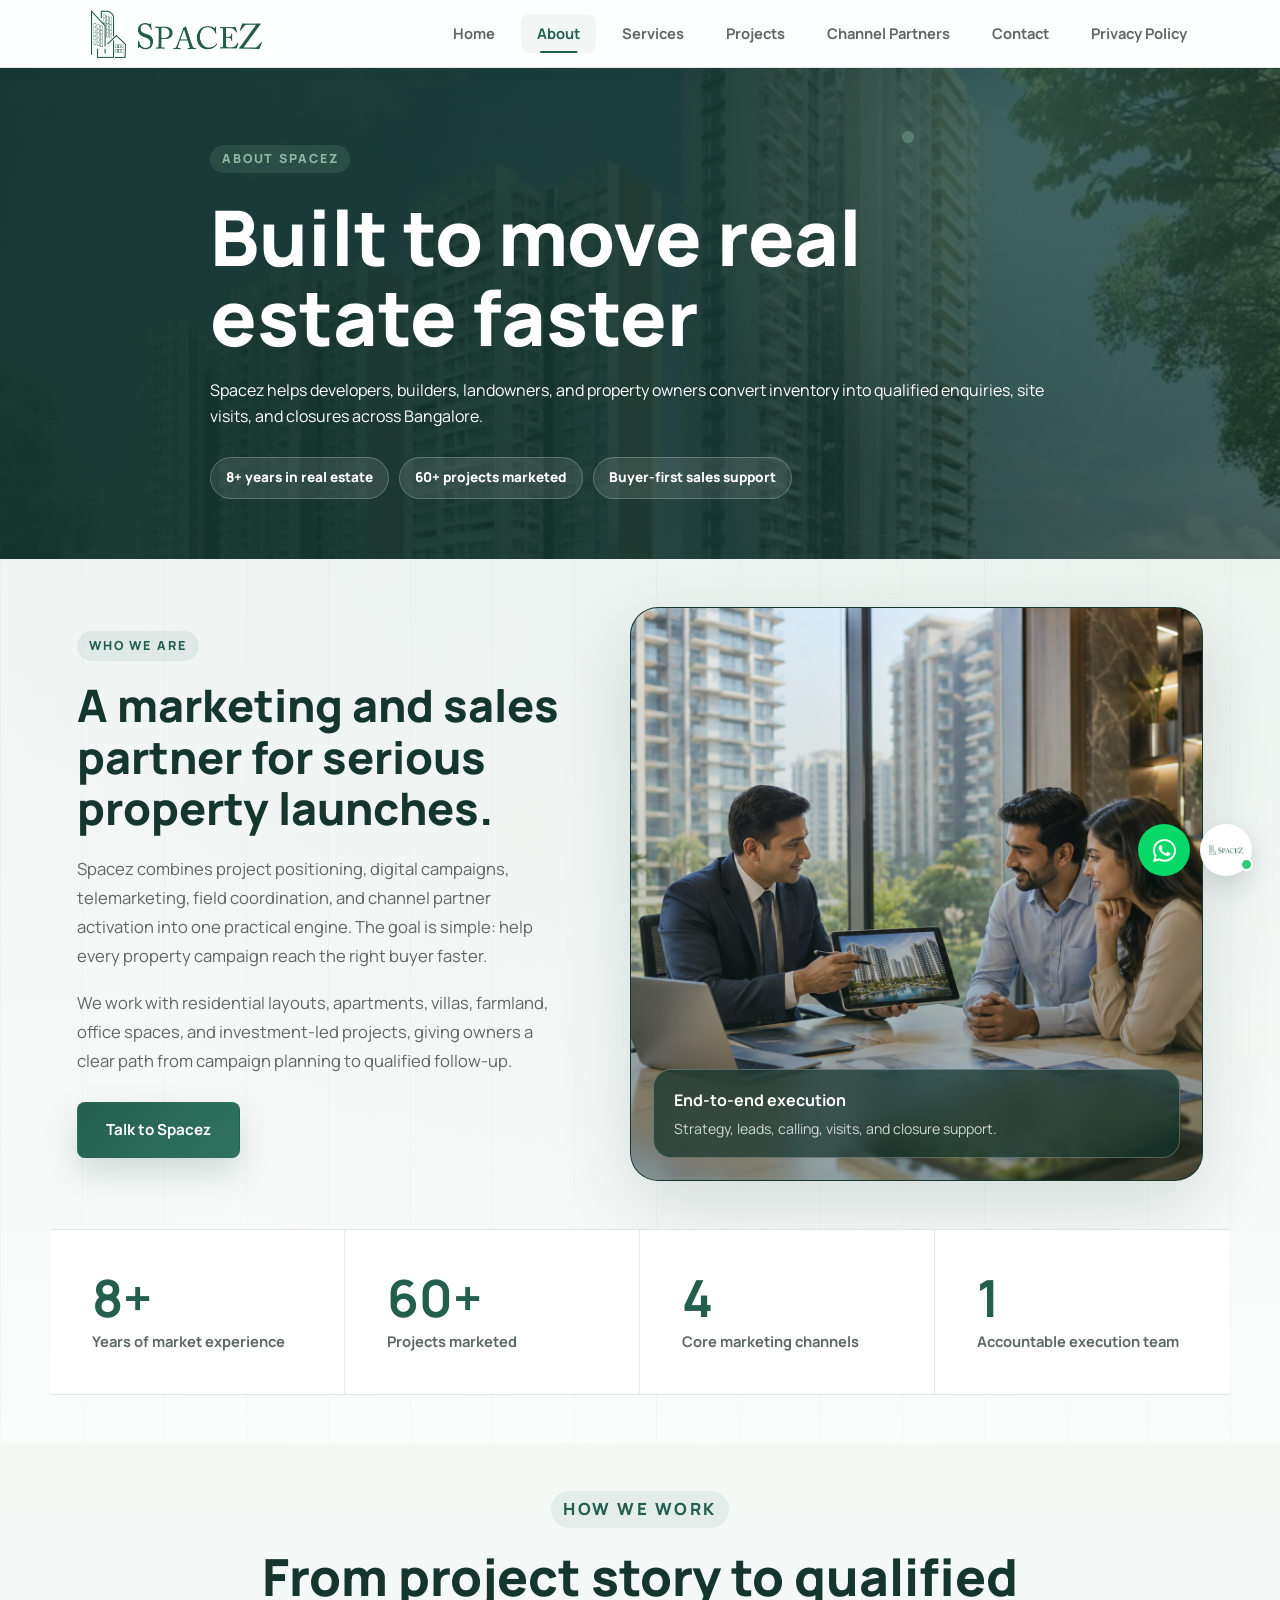
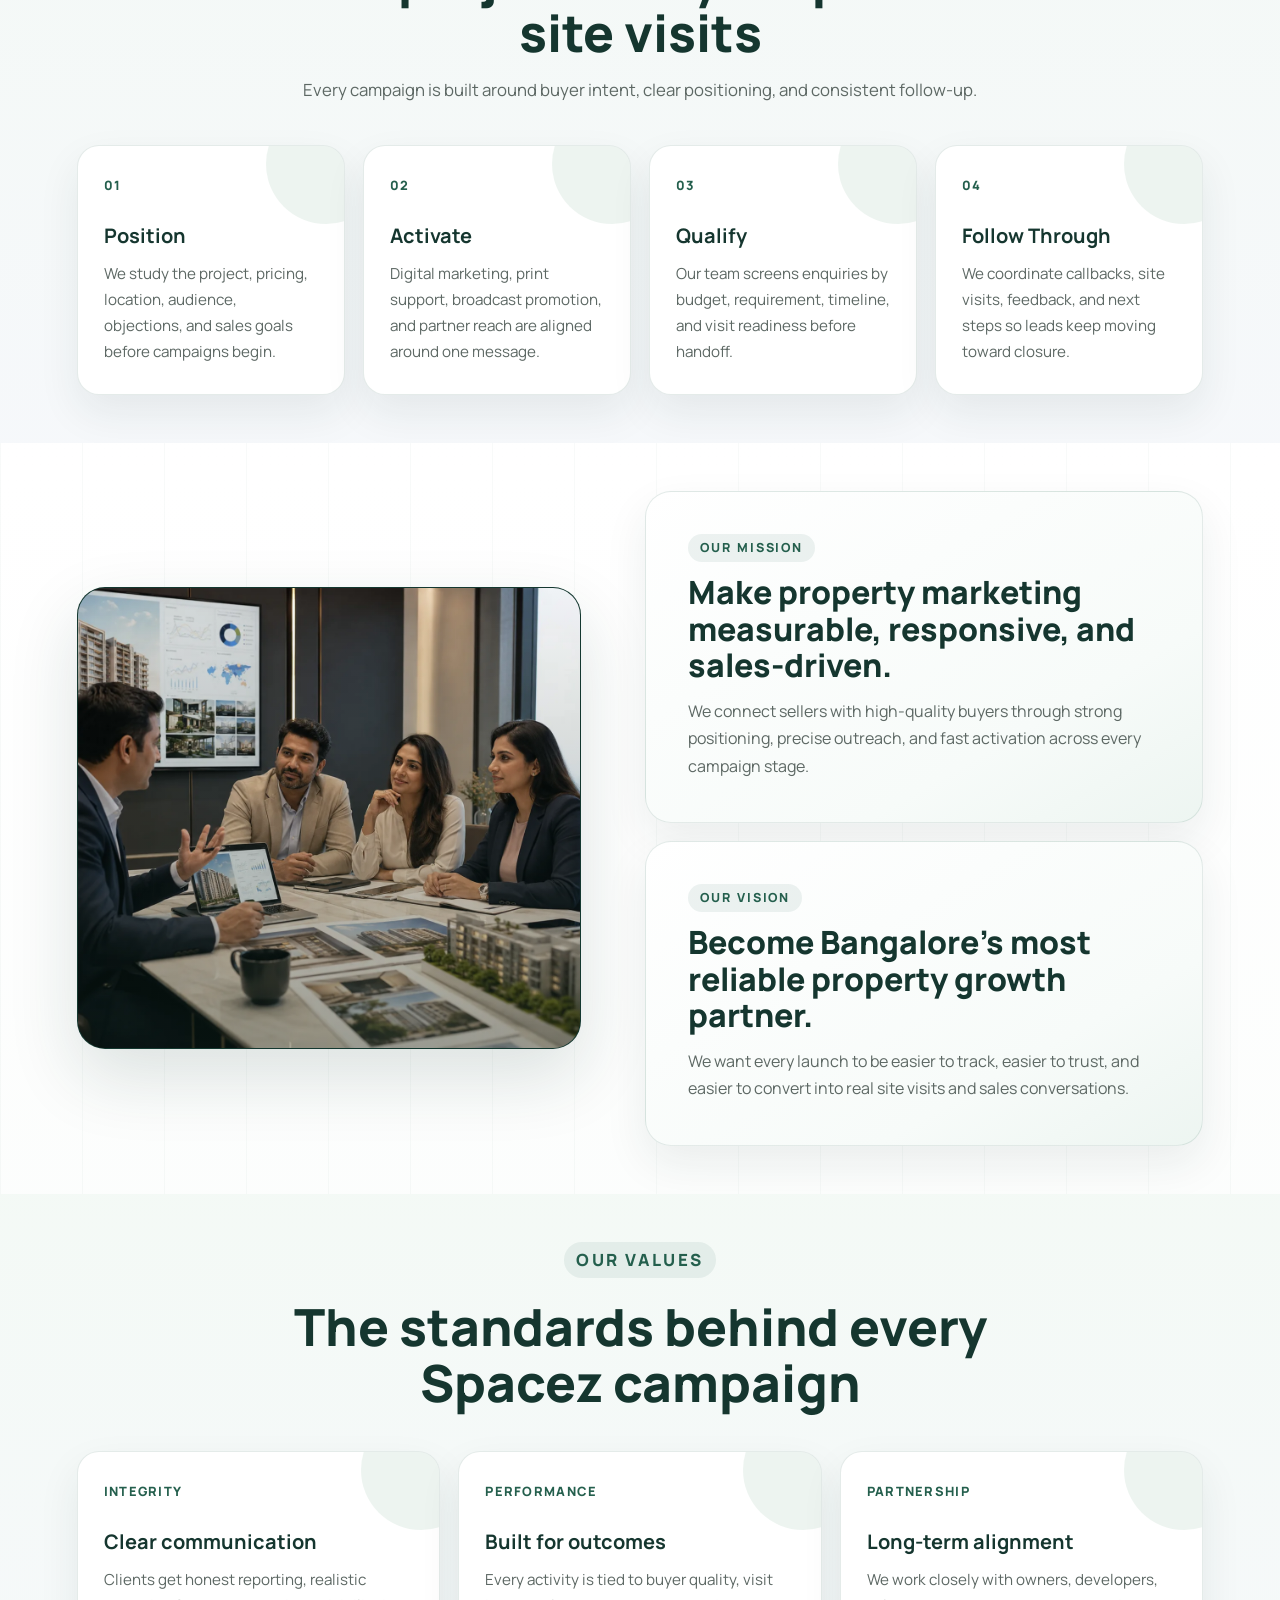
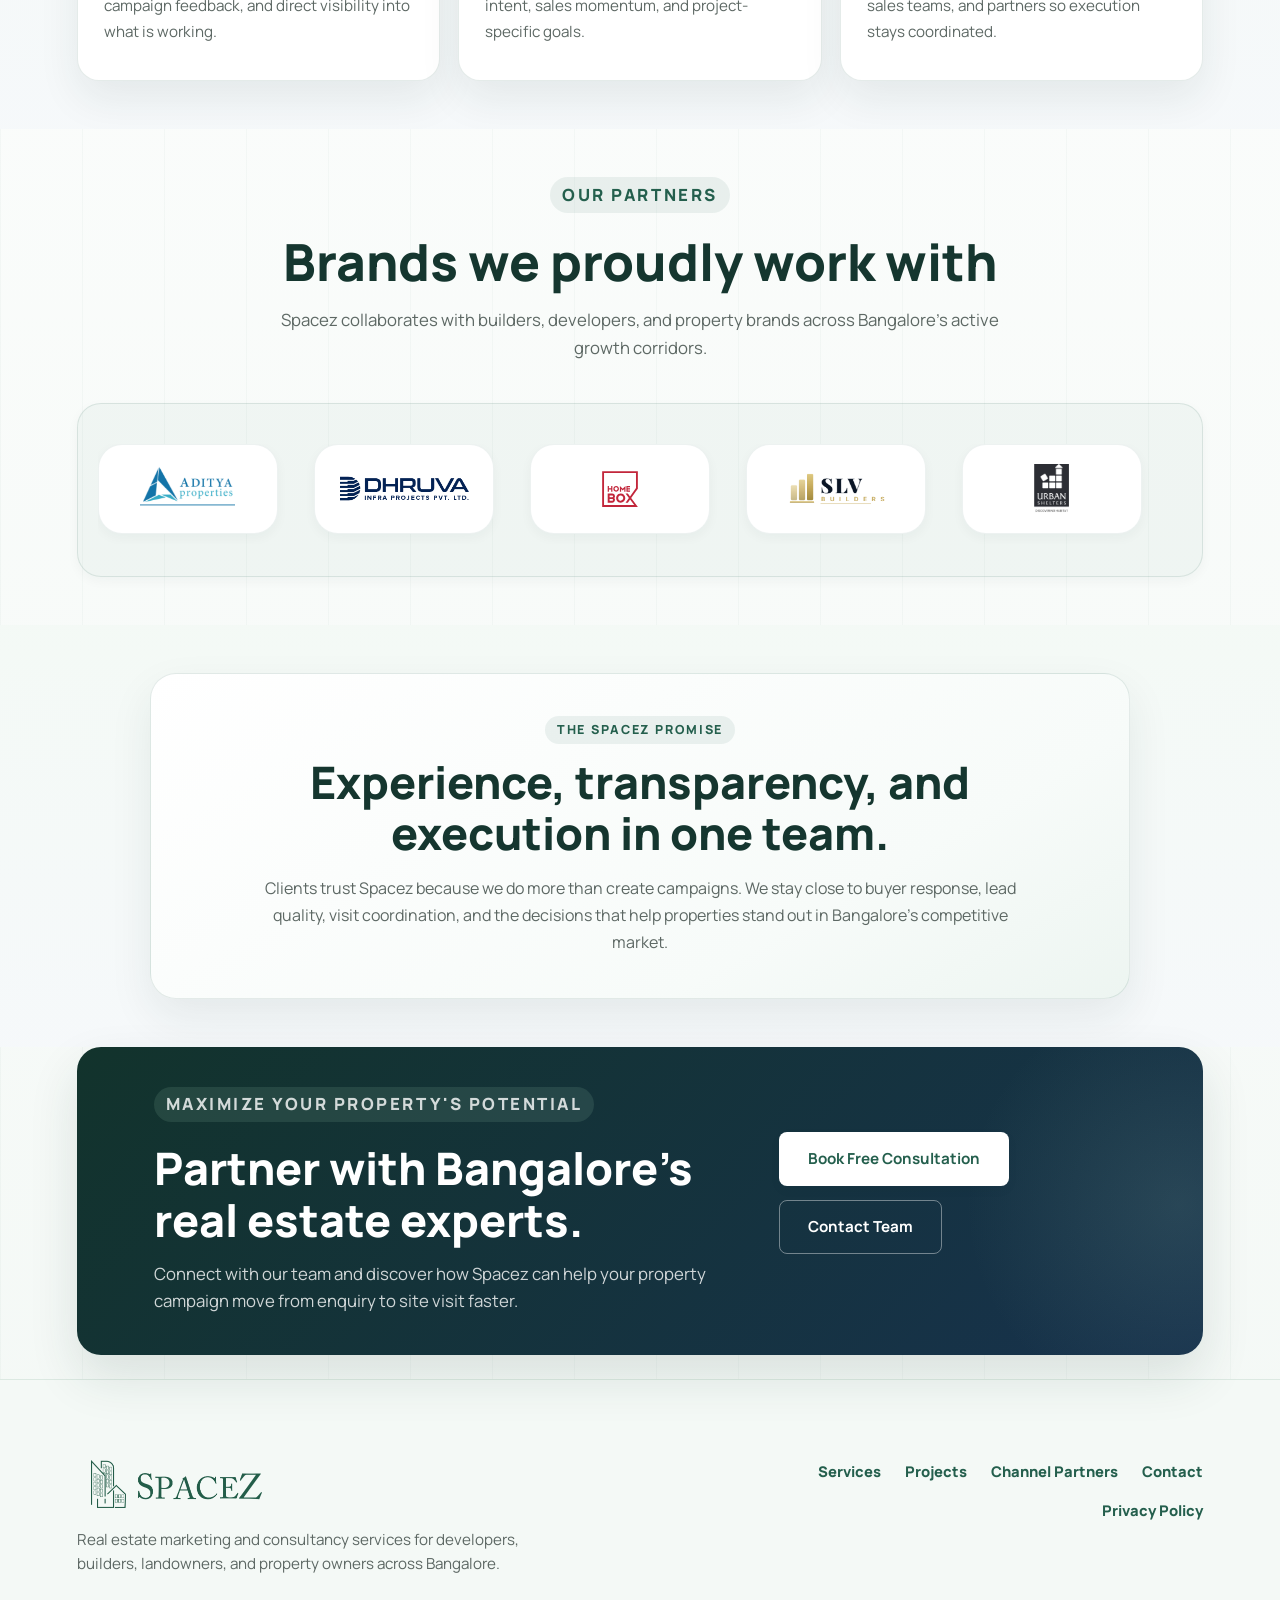
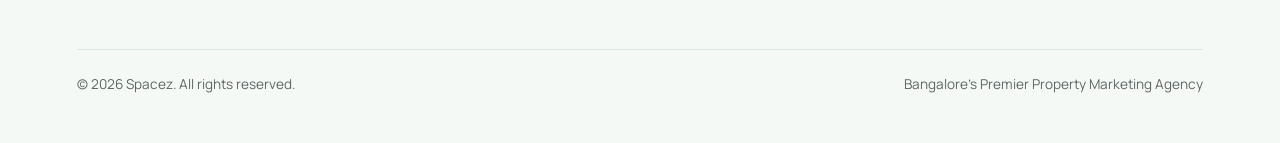
==== commit 735e787c: "Update Spacez website redesign" ====
--- a/about.html
+++ b/about.html
@@ -31,133 +31,142 @@
 
   <main>
     <!-- Page Hero Section -->
-    <section class="page-hero about-hero">
-      <div class="page-hero-content">
+    <section class="page-hero about-hero about-hero-redesign">
+      <div class="page-hero-content about-hero-content">
         <p class="eyebrow">About Spacez</p>
-        <h1>Where Experience Meets Excellence</h1>
-        <p>Spacez is Bangalore's premier real estate marketing agency. We specialize in residential and investment properties, providing developers, builders, and landowners with end-to-end sales, digital lead generation, and elite channel partner access to accelerate inventory closure.</p>
-      </div>
-    </section>
-
-    <!-- About Intro Section -->
-    <section class="section about-intro">
-      <div class="about-intro-grid">
-        <div class="about-intro-media">
-          <img src="assets/hero-about.png" alt="Spacez team planning real estate marketing">
-        </div>
-        <div class="about-intro-copy">
-          <p class="eyebrow dark">About Spacez</p>
-          <h2>We make property marketing simple, strategic, and sales-driven.</h2>
-          <p>Spacez is Bangalore’s trusted real estate marketing partner for developers, builders, and property owners. We combine data-led digital campaigns, telemarketing activation, and channel partner reach to deliver qualified buyer leads and faster inventory closure.</p>
-          <ul class="about-benefits">
-            <li>Targeted campaigns that attract ready-to-buy leads</li>
-            <li>End-to-end sales follow-up with our in-house calling team</li>
-            <li>Access to a premium broker and channel partner network</li>
-            <li>Transparent reporting and consistent performance reviews</li>
-          </ul>
-          <a class="btn primary" href="contact.html">Reach Out Today</a>
-        </div>
-      </div>
-    </section>
-
-    <!-- Mission Section -->
-    <section class="section about-block muted">
-      <div class="about-block-grid">
-        <div class="about-block-copy">
-          <p class="eyebrow dark">Our Mission</p>
-          <h2>To connect developers and property owners with high-quality buyers through smart marketing and rapid activation.</h2>
-          <p>Spacez uses precision digital campaigns, personalized telemarketing, and premium channel partner access to turn real estate inventory into fast-moving opportunities.</p>
-        </div>
-        <div class="about-block-image">
-          <img src="assets/hero-about.png" alt="Our Mission image for Spacez">
-        </div>
-      </div>
-    </section>
-
-    <!-- Vision Section -->
-    <section class="section about-block">
-      <div class="about-block-grid about-block--reverse">
-        <div class="about-block-image">
-          <img src="assets/spacez-hero.png" alt="Our Vision image for Spacez">
-        </div>
-        <div class="about-block-copy">
-          <p class="eyebrow dark">Our Vision</p>
-          <h2>To be Bangalore’s most reliable real estate marketing partner for premium projects and sellers.</h2>
-          <p>We aim to build a future where every property campaign is trackable, every buyer is qualified, and every launch attracts the right audience with clarity and trust.</p>
+        <h1>Built to move real estate faster</h1>
+        <p>Spacez helps developers, builders, landowners, and property owners convert inventory into qualified enquiries, site visits, and closures across Bangalore.</p>
+        <div class="about-hero-proof" aria-label="Spacez proof points">
+          <span>8+ years in real estate</span>
+          <span>60+ projects marketed</span>
+          <span>Buyer-first sales support</span>
+        </div>
+      </div>
+    </section>
+
+    <!-- Story Section -->
+    <section class="section about-story-section">
+      <div class="about-story-grid">
+        <div class="about-story-copy">
+          <p class="eyebrow dark">Who We Are</p>
+          <h2>A marketing and sales partner for serious property launches.</h2>
+          <p>Spacez combines project positioning, digital campaigns, telemarketing, field coordination, and channel partner activation into one practical engine. The goal is simple: help every property campaign reach the right buyer faster.</p>
+          <p>We work with residential layouts, apartments, villas, farmland, office spaces, and investment-led projects, giving owners a clear path from campaign planning to qualified follow-up.</p>
+          <a class="btn primary" href="contact.html">Talk to Spacez</a>
+        </div>
+        <div class="about-story-media">
+          <img src="assets/about.webp" alt="Spacez real estate marketing consultation">
+          <div class="about-media-note">
+            <strong>End-to-end execution</strong>
+            <span>Strategy, leads, calling, visits, and closure support.</span>
+          </div>
+        </div>
+      </div>
+    </section>
+
+    <!-- Metrics Section -->
+    <section class="about-metrics-band" aria-label="Spacez performance highlights">
+      <article>
+        <strong>8+</strong>
+        <span>Years of market experience</span>
+      </article>
+      <article>
+        <strong>60+</strong>
+        <span>Projects marketed</span>
+      </article>
+      <article>
+        <strong>4</strong>
+        <span>Core marketing channels</span>
+      </article>
+      <article>
+        <strong>1</strong>
+        <span>Accountable execution team</span>
+      </article>
+    </section>
+
+    <!-- Method Section -->
+    <section class="section about-method-section muted">
+      <div class="section-heading center">
+        <p class="eyebrow dark">How We Work</p>
+        <h2>From project story to qualified site visits</h2>
+        <p class="section-subtitle">Every campaign is built around buyer intent, clear positioning, and consistent follow-up.</p>
+      </div>
+      <div class="about-method-grid">
+        <article>
+          <span>01</span>
+          <h3>Position</h3>
+          <p>We study the project, pricing, location, audience, objections, and sales goals before campaigns begin.</p>
+        </article>
+        <article>
+          <span>02</span>
+          <h3>Activate</h3>
+          <p>Digital marketing, print support, broadcast promotion, and partner reach are aligned around one message.</p>
+        </article>
+        <article>
+          <span>03</span>
+          <h3>Qualify</h3>
+          <p>Our team screens enquiries by budget, requirement, timeline, and visit readiness before handoff.</p>
+        </article>
+        <article>
+          <span>04</span>
+          <h3>Follow Through</h3>
+          <p>We coordinate callbacks, site visits, feedback, and next steps so leads keep moving toward closure.</p>
+        </article>
+      </div>
+    </section>
+
+    <!-- Mission Vision Section -->
+    <section class="section about-focus-section">
+      <div class="about-focus-grid">
+        <div class="about-focus-image">
+          <img src="assets/mission.webp" alt="Spacez mission and property marketing planning">
+        </div>
+        <div class="about-focus-cards">
+          <article>
+            <p class="eyebrow dark">Our Mission</p>
+            <h2>Make property marketing measurable, responsive, and sales-driven.</h2>
+            <p>We connect sellers with high-quality buyers through strong positioning, precise outreach, and fast activation across every campaign stage.</p>
+          </article>
+          <article>
+            <p class="eyebrow dark">Our Vision</p>
+            <h2>Become Bangalore's most reliable property growth partner.</h2>
+            <p>We want every launch to be easier to track, easier to trust, and easier to convert into real site visits and sales conversations.</p>
+          </article>
         </div>
       </div>
     </section>
 
     <!-- Values Section -->
-    <section class="section muted about-values">
+    <section class="section about-values-redesign muted">
       <div class="section-heading center">
         <p class="eyebrow dark">Our Values</p>
-        <h2>What guides every campaign we deliver</h2>
-      </div>
-      <div class="about-values-grid">
-        <article class="feature-card about-value-card">
-          <span class="card-icon">01</span>
-          <h3>Integrity</h3>
-          <p>We create transparent campaigns and honest reporting, so clients always know how their project is performing.</p>
-        </article>
-        <article class="feature-card about-value-card">
-          <span class="card-icon">02</span>
-          <h3>Performance</h3>
-          <p>Every strategy is built to deliver measurable results and strong lead quality for faster sales momentum.</p>
-        </article>
-        <article class="feature-card about-value-card">
-          <span class="card-icon">03</span>
-          <h3>Partnership</h3>
-          <p>Long-term relationships with clients and channel partners help us align execution with business goals.</p>
-        </article>
-      </div>
-    </section>
-
-    <!-- Consultancy Services (Split Card Design) -->
-    <section class="section muted">
-      <div class="split" style="align-items: center;">
-        <div>
-          <p class="eyebrow dark">Our Service Engine</p>
-          <h2>Real Estate Consultancy Services</h2>
-          <p style="margin-top: 20px; color: var(--muted-ink); font-size: 1.05rem; line-height: 1.7;">Spacez offers end-to-end real estate consultancy services for developers, investors, and property owners. From market positioning and branding to lead generation and sales support, our professional real estate team provides strategic guidance at every stage.</p>
-        </div>
-        <div class="feature-card" style="padding: 40px; background: var(--grad-primary); color: #ffffff; border-color: var(--brand); box-shadow: var(--shadow-glow);">
-          <h3 style="color: #ffffff; font-size: 1.35rem; margin-bottom: 20px; font-weight: 800;">Strategic Value Checklist</h3>
-          <ul class="check-list" style="margin: 0; gap: 14px;">
-            <li style="color: #ffffff; font-size: 0.95rem;">Market Positioning & Pricing Strategy</li>
-            <li style="color: #ffffff; font-size: 0.95rem;">High-Performance Digital Lead Funnels</li>
-            <li style="color: #ffffff; font-size: 0.95rem;">Targeted Telemarketing & Qualifier Follow-up</li>
-            <li style="color: #ffffff; font-size: 0.95rem;">Comprehensive Channel Partner Network Access</li>
-          </ul>
-        </div>
-      </div>
-    </section>
-
-    <!-- Realtor Partner Grid (Interactive Tags) -->
-    <section class="section">
-      <div class="section-heading center" style="margin-bottom: 40px;">
-        <p class="eyebrow dark">Collaboration</p>
-        <h2>Our Trusted Realtor Partner</h2>
-        <p style="margin-top: 16px; color: var(--muted-ink); font-size: 1.05rem; max-width: 800px; margin-left: auto; margin-right: auto;">Over the years, Spacez has partnered with some of the most respected builders and developers across Bangalore, helping establish robust marketing campaigns and successful sales pipelines.</p>
-      </div>
-      
-      <div class="pill-row" style="justify-content: center; max-width: 900px; margin: 0 auto;">
-        <span>Urban Shelters</span>
-        <span>Adithya Properties</span>
-        <span>Yuva Infra</span>
-        <span>Suraksha Group</span>
-        <span>GK Shelters</span>
-        <span>Vaishnavi Developers</span>
-        <span>SLV Builders</span>
-        <span>Druva Infratech</span>
-      </div>
-    </section>
-
-    <!-- Partner Logo Carousel -->
-    <section class="section partners-marquee">
+        <h2>The standards behind every Spacez campaign</h2>
+      </div>
+      <div class="about-values-redesign-grid">
+        <article>
+          <span>Integrity</span>
+          <h3>Clear communication</h3>
+          <p>Clients get honest reporting, realistic campaign feedback, and direct visibility into what is working.</p>
+        </article>
+        <article>
+          <span>Performance</span>
+          <h3>Built for outcomes</h3>
+          <p>Every activity is tied to buyer quality, visit intent, sales momentum, and project-specific goals.</p>
+        </article>
+        <article>
+          <span>Partnership</span>
+          <h3>Long-term alignment</h3>
+          <p>We work closely with owners, developers, sales teams, and partners so execution stays coordinated.</p>
+        </article>
+      </div>
+    </section>
+
+    <!-- Partners Section -->
+    <section class="section about-partners-section">
       <div class="section-heading center">
         <p class="eyebrow dark">Our Partners</p>
         <h2>Brands we proudly work with</h2>
+        <p class="section-subtitle">Spacez collaborates with builders, developers, and property brands across Bangalore's active growth corridors.</p>
       </div>
 
       <div class="partner-marquee" aria-label="Partner logos running from left to right">
@@ -181,21 +190,19 @@
               <div class="partner-logo"><img src="assets/partners/urban shelters.png" alt="Urban Shelters logo"></div>
               <div class="partner-logo"><img src="assets/partners/vaishnavi developers8.webp" alt="Vaishnavi Developers logo"></div>
               <div class="partner-logo"><img src="assets/partners/yuva infra.avif" alt="Yuva Infra logo"></div>
+              <div class="partner-logo partner-logo--text"><span>GK Shelters</span></div>
             </div>
           </div>
         </div>
       </div>
     </section>
 
-    <!-- Why Clients Trust Spacez (Quote / Brand Callout) -->
-    <section class="section muted">
-      <div class="section-heading center">
-        <p class="eyebrow dark">Trust and Credibility</p>
-        <h2>Why Clients Trust Spacez</h2>
-      </div>
-      <div class="quote-panel" style="margin-left: auto; margin-right: auto; max-width: 960px;">
-        <p>"Spacez combines experience, integrity, and innovation to deliver consistent real estate marketing success. Our clients rely on us for strategic planning, transparent communication, and a results-focused approach that helps properties stand out in Bangalore’s competitive market."</p>
-        <span>The Spacez Promise</span>
+    <!-- Trust Section -->
+    <section class="section about-promise-section muted">
+      <div class="about-promise-panel">
+        <p class="eyebrow dark">The Spacez Promise</p>
+        <h2>Experience, transparency, and execution in one team.</h2>
+        <p>Clients trust Spacez because we do more than create campaigns. We stay close to buyer response, lead quality, visit coordination, and the decisions that help properties stand out in Bangalore's competitive market.</p>
       </div>
     </section>
 
@@ -203,10 +210,10 @@
     <section class="final-cta">
       <div>
         <p class="eyebrow">Maximize Your Property's Potential</p>
-        <h2>Partner with Bangalore’s Real Estate Experts</h2>
-        <p>Connect with our professional sales team and discover how our end-to-end real estate consultancy services can accelerate your project's sales velocity.</p>
-      </div>
-      <div class="hero-actions" style="margin-bottom: 0;">
+        <h2>Partner with Bangalore's real estate experts.</h2>
+        <p>Connect with our team and discover how Spacez can help your property campaign move from enquiry to site visit faster.</p>
+      </div>
+      <div class="hero-actions">
         <a class="btn light" href="contact.html">Book Free Consultation</a>
         <a class="btn outline-light" href="contact.html">Contact Team</a>
       </div>
@@ -225,13 +232,13 @@
       <nav class="footer-nav" aria-label="Footer Navigation">
         <a href="services.html">Services</a>
         <a href="projects.html">Projects</a>
-      <a href="channel-partners.html">Channel Partners</a>
+        <a href="channel-partners.html">Channel Partners</a>
         <a href="contact.html">Contact</a>
         <a href="privacy-policy.html">Privacy Policy</a>
       </nav>
     </div>
     <div class="footer-credit">
-      <span>© 2026 Spacez. All rights reserved.</span>
+      <span>&copy; 2026 Spacez. All rights reserved.</span>
       <span>Bangalore's Premier Property Marketing Agency</span>
     </div>
   </footer>
--- a/styles.css
+++ b/styles.css
@@ -11,14 +11,16 @@
   --brand: #245f4d;         /* Deep Forest Green */
   --brand-light: #2f745f;   /* Accent Forest Green */
   --gold: #8fb8a3;          /* Soft Mint/Sage Accent */
+  --amber: #d6a94f;         /* Warm proof accent */
+  --navy: #17324d;          /* Credibility contrast */
   --deep: #12332c;          /* Solid Dark Slate Green */
   --deep-2: #edf5f1;        /* Light Sage Background */
   
   /* Gradients */
   --grad-primary: linear-gradient(135deg, var(--brand) 0%, var(--brand-light) 100%);
   --grad-glow: linear-gradient(135deg, var(--brand-light) 0%, var(--gold) 100%);
-  --grad-light: linear-gradient(180deg, #f7fbf9 0%, #ffffff 100%);
-  --grad-dark: linear-gradient(135deg, #15362f 0%, #245f4d 100%);
+  --grad-light: linear-gradient(180deg, #f8fbf9 0%, #ffffff 42%, #f6f8fb 100%);
+  --grad-dark: linear-gradient(135deg, #12332c 0%, #17324d 100%);
   --grad-glass: linear-gradient(135deg, rgba(255, 255, 255, 0.9) 0%, rgba(255, 255, 255, 0.7) 100%);
   --grad-card-hover: linear-gradient(180deg, #ffffff 0%, rgba(237, 245, 241, 0.4) 100%);
 
@@ -64,11 +66,16 @@
 
 body {
   margin: 0;
-  padding-top: 84px;
+  padding-top: 68px;
   font-family: var(--font-main);
   color: var(--ink);
   background-color: #ffffff;
-  background-image: var(--grad-light);
+  background-image:
+    radial-gradient(circle at 0% 0%, rgba(36, 95, 77, 0.08), transparent 34%),
+    radial-gradient(circle at 100% 8%, rgba(143, 184, 163, 0.14), transparent 28%),
+    linear-gradient(90deg, rgba(36, 95, 77, 0.03) 1px, transparent 1px),
+    linear-gradient(180deg, #fbfdfc 0%, #ffffff 42%, #f3f8f5 100%);
+  background-size: auto, auto, 82px 82px, auto;
   line-height: 1.6;
   -webkit-font-smoothing: antialiased;
   -moz-osx-font-smoothing: grayscale;
@@ -210,19 +217,40 @@
 }
 
 /* Section Headings */
-.section-heading {
+.section-heading,
+.section-head {
   max-width: 820px;
-  margin-bottom: clamp(40px, 6vw, 64px);
-}
-
-.section-heading.center {
+  margin-bottom: clamp(24px, 4vw, 40px);
+}
+
+.section-heading.center,
+.section-head.center {
   text-align: center;
   margin-left: auto;
   margin-right: auto;
 }
 
-.section-heading h2 {
+.section-heading h2,
+.section-head h2 {
   margin-top: 8px;
+  font-family: var(--font-serif);
+  font-size: clamp(2rem, 4.5vw, 3.2rem);
+  font-weight: 800;
+  line-height: 1.1;
+  color: inherit;
+  margin-bottom: 16px;
+}
+
+.section-heading p,
+.section-head p {
+  font-size: 1.05rem;
+  color: var(--muted-ink);
+  line-height: 1.7;
+}
+
+.section.dark .section-heading p,
+.section.dark .section-head p {
+  color: rgba(255, 255, 255, 0.6);
 }
 
 /* ==========================================================================
@@ -235,8 +263,8 @@
   display: flex;
   align-items: center;
   justify-content: space-between;
-  min-height: 84px;
-  padding: 12px clamp(20px, 6vw, 80px);
+  min-height: 68px;
+  padding: 8px clamp(20px, 6vw, 80px);
   background: rgba(255, 255, 255, 0.95);
   border-bottom: 1px solid rgba(36, 95, 77, 0.12);
   backdrop-filter: blur(20px);
@@ -307,13 +335,13 @@
    ========================================================================== */
 .hero {
   position: relative;
-  min-height: 80vh;
+  min-height: clamp(620px, 76vh, 760px);
   display: grid;
   align-items: center;
   overflow: hidden;
   background-color: var(--deep);
   color: #fff;
-  padding: clamp(40px, 6vw, 80px) 0;
+  padding: clamp(28px, 4vw, 52px) 0;
 }
 
 .hero-media {
@@ -322,39 +350,42 @@
   background-image: url("assets/spacez-hero.png");
   background-size: cover;
   background-position: center right;
-  opacity: 0.95;
-  transform: scale(1.05);
+  opacity: 1;
+  transform: scale(1.02);
   animation: slowZoom 25s ease-out infinite alternate;
 }
 
 .hero-overlay {
   position: absolute;
   inset: 0;
-  background: radial-gradient(circle at 80% 20%, rgba(143, 184, 163, 0.16), transparent 45%),
-              linear-gradient(90deg, rgba(18, 51, 44, 0.84) 0%, rgba(18, 51, 44, 0.66) 44%, rgba(18, 51, 44, 0.08) 100%);
+  background:
+    linear-gradient(90deg, rgba(13, 41, 35, 0.82) 0%, rgba(13, 41, 35, 0.62) 38%, rgba(13, 41, 35, 0.18) 72%, rgba(13, 41, 35, 0.08) 100%),
+    linear-gradient(180deg, rgba(13, 41, 35, 0.16) 0%, rgba(13, 41, 35, 0.34) 100%);
   z-index: 1;
 }
 
 .hero-content {
   position: relative;
   z-index: 2;
-  width: min(1200px, calc(100% - clamp(32px, 8vw, 120px)));
+  width: min(1120px, calc(100% - clamp(36px, 10vw, 160px)));
   margin: 0 auto;
   animation: fadeUp var(--transition-slow) forwards;
 }
 
 .hero-content h1 {
-  max-width: 820px;
+  max-width: 760px;
+  margin-bottom: 16px;
+  color: #ffffff;
+  font-size: clamp(2.6rem, 5vw, 4.25rem);
+  line-height: 1.08;
+}
+
+.hero-copy {
+  max-width: 660px;
+  color: rgba(255, 255, 255, 0.9);
+  font-size: clamp(1rem, 1.35vw, 1.18rem);
+  line-height: 1.55;
   margin-bottom: 24px;
-  color: #ffffff;
-}
-
-.hero-copy {
-  max-width: 650px;
-  color: rgba(255, 255, 255, 0.82);
-  font-size: clamp(1.05rem, 1.6vw, 1.25rem);
-  line-height: 1.55;
-  margin-bottom: 28px;
 }
 
 .hero-copy strong {
@@ -365,63 +396,148 @@
   display: flex;
   flex-wrap: wrap;
   gap: 14px;
-  margin-bottom: 32px;
+  margin-bottom: 16px;
+}
+
+.hero-proof {
+  display: flex;
+  flex-wrap: wrap;
+  gap: 10px;
+  max-width: 780px;
+  margin-bottom: 22px;
+}
+
+.hero-proof span {
+  position: relative;
+  display: inline-flex;
+  align-items: center;
+  min-height: 34px;
+  padding: 8px 14px 8px 34px;
+  border: 1px solid rgba(255, 255, 255, 0.18);
+  border-radius: var(--radius-full);
+  background: rgba(8, 31, 27, 0.34);
+  color: rgba(255, 255, 255, 0.88);
+  font-size: 0.82rem;
+  font-weight: 800;
+  backdrop-filter: blur(12px);
+}
+
+.hero-proof span::before {
+  content: "";
+  position: absolute;
+  left: 13px;
+  top: 50%;
+  width: 13px;
+  height: 13px;
+  transform: translateY(-50%);
+  background: var(--amber);
+  -webkit-mask: url("data:image/svg+xml,%3Csvg xmlns='http://www.w3.org/2000/svg' viewBox='0 0 16 16'%3E%3Cpath fill='black' d='M6.2 11.4 2.7 7.9l1.4-1.4 2.1 2.1 5.7-5.7 1.4 1.4-7.1 7.1Z'/%3E%3C/svg%3E") center / contain no-repeat;
+  mask: url("data:image/svg+xml,%3Csvg xmlns='http://www.w3.org/2000/svg' viewBox='0 0 16 16'%3E%3Cpath fill='black' d='M6.2 11.4 2.7 7.9l1.4-1.4 2.1 2.1 5.7-5.7 1.4 1.4-7.1 7.1Z'/%3E%3C/svg%3E") center / contain no-repeat;
 }
 
 /* Hero glassmorphic stats */
 .hero-stats {
   display: grid;
   grid-template-columns: repeat(3, minmax(0, 1fr));
-  gap: 20px;
-  max-width: 780px;
+  gap: 14px;
+  max-width: 660px;
 }
 
 .hero-stats-item {
-  padding: 24px;
-  background: rgba(255, 255, 255, 0.05);
-  border: 1px solid rgba(255, 255, 255, 0.12);
-  border-radius: var(--radius-md);
+  padding: 16px 18px;
+  background: rgba(8, 31, 27, 0.36);
+  border: 1px solid rgba(255, 255, 255, 0.14);
+  border-radius: var(--radius-sm);
   backdrop-filter: blur(12px);
   -webkit-backdrop-filter: blur(12px);
   transition: transform var(--transition-normal), border var(--transition-normal);
 }
 
 .hero-stats-item:hover {
-  transform: translateY(-5px);
+  transform: translateY(-3px);
   border-color: rgba(255, 255, 255, 0.25);
   background: rgba(255, 255, 255, 0.08);
 }
 
 .hero-stats-item strong {
   display: block;
-  font-size: clamp(1.8rem, 3.5vw, 2.5rem);
+  font-size: clamp(1.75rem, 3vw, 2.25rem);
   font-weight: 800;
   line-height: 1;
   color: #ffffff;
   margin-bottom: 6px;
-  background: linear-gradient(to right, #ffffff, var(--gold));
+  background: linear-gradient(to right, #ffffff, #f2d58c);
   -webkit-background-clip: text;
   -webkit-text-fill-color: transparent;
 }
 
 .hero-stats-item span {
-  font-size: 0.85rem;
+  font-size: 0.82rem;
   font-weight: 500;
   letter-spacing: 0.02em;
   color: rgba(255, 255, 255, 0.7);
+}
+
+.trust-snapshot {
+  display: grid;
+  grid-template-columns: repeat(4, minmax(0, 1fr));
+  gap: 1px;
+  margin: -28px clamp(20px, 6vw, 80px) 0;
+  border: 1px solid rgba(36, 95, 77, 0.12);
+  border-radius: var(--radius-lg);
+  background: rgba(36, 95, 77, 0.12);
+  box-shadow: var(--shadow-lg);
+  overflow: hidden;
+  position: relative;
+  z-index: 5;
+}
+
+.trust-snapshot article {
+  min-height: 190px;
+  padding: 24px;
+  background:
+    linear-gradient(180deg, rgba(255, 255, 255, 0.96), rgba(249, 252, 250, 0.96)),
+    #ffffff;
+}
+
+.trust-kicker {
+  display: inline-flex;
+  align-items: center;
+  justify-content: center;
+  width: 38px;
+  height: 38px;
+  margin-bottom: 18px;
+  border-radius: var(--radius-sm);
+  background: rgba(214, 169, 79, 0.16);
+  color: #8a6422;
+  font-size: 0.78rem;
+  font-weight: 900;
+}
+
+.trust-snapshot h3 {
+  margin-bottom: 10px;
+  font-size: 1.12rem;
+}
+
+.trust-snapshot p {
+  color: var(--muted-ink);
+  font-size: 0.92rem;
+  line-height: 1.65;
 }
 
 /* ==========================================================================
    General Section Design
    ========================================================================== */
 .section {
-  padding: clamp(40px, 6vw, 80px) clamp(20px, 6vw, 80px);
+  padding: clamp(24px, 4vw, 48px) clamp(20px, 6vw, 80px);
   position: relative;
   overflow: hidden;
 }
 
 .section.muted {
-  background-color: var(--soft);
+  background:
+    linear-gradient(180deg, rgba(244, 249, 246, 0.92), rgba(246, 248, 251, 0.92)),
+    var(--soft);
 }
 
 .split {
@@ -429,12 +545,80 @@
   grid-template-columns: minmax(0, 0.95fr) minmax(0, 1.05fr);
   gap: clamp(24px, 5vw, 56px);
   align-items: center;
+}
+
+.about-proof-side {
+  display: grid;
+  align-content: start;
+  justify-items: start;
+}
+
+.about-overview {
+  align-items: center;
+}
+
+.about-overview .section-copy {
+  padding-top: 0;
+}
+
+.about-trust-image {
+  position: relative;
+  margin: 0;
+  border-radius: var(--radius-md);
+  overflow: hidden;
+  border: 1px solid rgba(36, 95, 77, 0.14);
+  box-shadow: var(--shadow-lg);
+  background: var(--deep);
+}
+
+.about-trust-image::before {
+  content: "";
+  position: absolute;
+  inset: 0;
+  z-index: 1;
+  background:
+    linear-gradient(180deg, rgba(18, 51, 44, 0.02), rgba(18, 51, 44, 0.34)),
+    linear-gradient(90deg, rgba(36, 95, 77, 0.18), transparent 48%);
+  pointer-events: none;
+}
+
+.about-trust-image::after {
+  content: "60+ projects marketed";
+  position: absolute;
+  left: 18px;
+  bottom: 18px;
+  z-index: 2;
+  padding: 9px 14px;
+  border: 1px solid rgba(255, 255, 255, 0.28);
+  border-radius: var(--radius-full);
+  color: #ffffff;
+  background: rgba(18, 51, 44, 0.68);
+  backdrop-filter: blur(10px);
+  font-size: 0.78rem;
+  font-weight: 900;
+  letter-spacing: 0.04em;
+  text-transform: uppercase;
+}
+
+.about-trust-image img {
+  width: 100%;
+  aspect-ratio: 16 / 10;
+  object-fit: cover;
+  transition: transform var(--transition-slow);
+}
+
+.about-trust-image:hover img {
+  transform: scale(1.04);
 }
 
 .section-copy {
   color: var(--muted-ink);
   font-size: 1.08rem;
   line-height: 1.7;
+}
+
+.section-copy h2 {
+  margin-bottom: 22px;
 }
 
 .section-copy p:not(:last-child) {
@@ -548,6 +732,19 @@
     grid-template-columns: 1fr;
   }
 
+  .trust-snapshot,
+  .process-grid {
+    grid-template-columns: repeat(2, minmax(0, 1fr));
+  }
+
+  .testimonial-grid {
+    grid-template-columns: 1fr;
+  }
+
+  .testimonial-grid .quote-panel {
+    grid-row: auto;
+  }
+
   .card-grid,
   .property-grid,
   .channel-list {
@@ -577,7 +774,7 @@
 }
 
 .metric {
-  padding: 48px clamp(24px, 4vw, 54px);
+  padding: 32px clamp(24px, 4vw, 54px);
   text-align: center;
   position: relative;
   background-color: var(--deep);
@@ -620,12 +817,12 @@
    ========================================================================== */
 .card-grid {
   display: grid;
-  grid-template-columns: repeat(3, minmax(0, 1fr));
+  grid-template-columns: repeat(12, minmax(0, 1fr));
   gap: 24px;
 }
 
 .card-grid.five {
-  grid-template-columns: repeat(5, minmax(0, 1fr));
+  grid-template-columns: repeat(12, minmax(0, 1fr));
 }
 
 .feature-card,
@@ -634,29 +831,73 @@
 .contact-panel,
 .contact-form {
   position: relative;
-  background: #ffffff;
-  border: 1px solid var(--line);
-  border-radius: var(--radius-md);
-  box-shadow: var(--shadow-sm);
-  transition: all var(--transition-normal);
+  border: 1px solid rgba(36, 95, 77, 0.16);
+  border-radius: 22px;
+  background:
+    linear-gradient(160deg, rgba(255, 255, 255, 0.97) 0%, rgba(245, 251, 247, 0.98) 58%, rgba(235, 246, 240, 0.95) 100%);
+  box-shadow: 0 18px 42px rgba(17, 52, 44, 0.1);
+  transition: transform var(--transition-normal), box-shadow var(--transition-normal), border-color var(--transition-normal);
   overflow: hidden;
 }
 
 .feature-card,
 .property-card,
 .service-block {
-  padding: 32px;
+  padding: 24px;
   display: flex;
   flex-direction: column;
+  isolation: isolate;
+  clip-path: polygon(0 0, calc(100% - 26px) 0, 100% 26px, 100% 100%, 0 100%);
+}
+
+.feature-card {
+  grid-column: span 4;
+}
+
+.card-grid.five .feature-card {
+  grid-column: span 3;
+}
+
+.feature-card:nth-child(4n + 1) {
+  transform: translateY(4px);
+}
+
+.feature-card:nth-child(4n + 3) {
+  transform: translateY(-4px);
+}
+
+.feature-card::before,
+.property-card::before,
+.service-block::before,
+.process-card::before,
+.quote-card::before {
+  content: "";
+  position: absolute;
+  inset: 0;
+  background:
+    radial-gradient(circle at 80% 16%, rgba(36, 95, 77, 0.16) 0%, transparent 38%),
+    linear-gradient(120deg, transparent 58%, rgba(36, 95, 77, 0.08));
+  opacity: 1;
+  transition: opacity var(--transition-normal), transform var(--transition-normal);
+  pointer-events: none;
+  z-index: -1;
 }
 
 .feature-card:hover,
 .property-card:hover,
 .service-block:hover {
-  transform: translateY(-6px);
-  border-color: var(--gold);
-  background-image: var(--grad-card-hover);
-  box-shadow: var(--shadow-lg);
+  transform: translateY(-8px) scale(1.01);
+  border-color: rgba(36, 95, 77, 0.38);
+  box-shadow: 0 26px 54px rgba(17, 52, 44, 0.17);
+}
+
+.feature-card:hover::before,
+.property-card:hover::before,
+.service-block:hover::before,
+.process-card:hover::before,
+.quote-card:hover::before {
+  opacity: 1;
+  transform: scale(1.04);
 }
 
 .feature-card h3,
@@ -680,14 +921,16 @@
   display: inline-flex;
   align-items: center;
   justify-content: center;
-  width: 46px;
-  height: 46px;
-  border-radius: var(--radius-sm);
-  color: var(--brand);
-  background: var(--deep-2);
+  min-width: 54px;
+  height: 34px;
+  border-radius: var(--radius-full);
+  color: #0f3e33;
+  background: linear-gradient(90deg, rgba(143, 184, 163, 0.28), rgba(143, 184, 163, 0.1));
+  border: 1px solid rgba(36, 95, 77, 0.18);
   font-weight: 800;
-  font-size: 1.05rem;
-  margin-bottom: 24px;
+  font-size: 0.78rem;
+  letter-spacing: 0.08em;
+  margin-bottom: 16px;
   transition: all var(--transition-normal);
 }
 
@@ -696,7 +939,7 @@
 .service-block:hover .card-icon {
   background: var(--brand);
   color: #ffffff;
-  transform: scale(1.05);
+  transform: translateY(-2px);
   box-shadow: var(--shadow-sm);
 }
 
@@ -705,12 +948,13 @@
    ========================================================================== */
 .property-grid {
   display: grid;
-  grid-template-columns: repeat(4, minmax(0, 1fr));
+  grid-template-columns: repeat(12, minmax(0, 1fr));
   gap: 24px;
 }
 
 .property-card {
   height: 100%;
+  grid-column: span 3;
 }
 
 .property-card h3 {
@@ -735,12 +979,465 @@
   width: 64px;
 }
 
+.property-market-tabs {
+  display: inline-flex;
+  gap: 10px;
+  margin: 0 auto 24px;
+  padding: 8px;
+  border: 1px solid rgba(36, 95, 77, 0.18);
+  border-radius: 999px;
+  background: rgba(255, 255, 255, 0.7);
+}
+
+.market-tab {
+  border: none;
+  background: transparent;
+  padding: 12px 18px;
+  border-radius: 999px;
+  color: var(--ink);
+  font-weight: 700;
+  cursor: pointer;
+  transition: background var(--transition-fast), color var(--transition-fast);
+}
+
+.market-tab.active,
+.market-tab:hover {
+  background: rgba(36, 95, 77, 0.12);
+  color: var(--brand);
+}
+
+.property-market-copy {
+  max-width: 760px;
+  margin: 0 auto 32px;
+  text-align: center;
+  color: var(--muted-ink);
+  font-size: 1rem;
+}
+
+.property-market-grid {
+  display: grid;
+  grid-template-columns: repeat(5, minmax(0, 1fr));
+  gap: 24px;
+}
+
+.market-card {
+  display: grid;
+  grid-template-rows: minmax(220px, 1fr) auto;
+  border-radius: 24px;
+  overflow: hidden;
+  background: #ffffff;
+  box-shadow: 0 18px 44px rgba(15, 38, 34, 0.08);
+  transition: transform var(--transition-normal), box-shadow var(--transition-normal);
+}
+
+.market-card:hover {
+  transform: translateY(-8px);
+  box-shadow: 0 28px 62px rgba(15, 38, 34, 0.14);
+}
+
+.market-card-image {
+  position: relative;
+  min-height: 220px;
+  background-size: cover;
+  background-position: center;
+}
+
+.market-card-image::after {
+  content: '';
+  position: absolute;
+  inset: 0;
+  background: linear-gradient(180deg, rgba(18, 51, 44, 0.08) 0%, rgba(18, 51, 44, 0.48) 100%);
+}
+
+.market-card-label {
+  position: absolute;
+  top: 18px;
+  left: 18px;
+  z-index: 1;
+  padding: 8px 13px;
+  border-radius: 999px;
+  background: rgba(255, 255, 255, 0.92);
+  color: var(--ink);
+  font-size: 0.8rem;
+  font-weight: 700;
+  letter-spacing: 0.08em;
+  text-transform: uppercase;
+}
+
+.market-card-image h3 {
+  position: absolute;
+  left: 18px;
+  bottom: 18px;
+  z-index: 1;
+  margin: 0;
+  color: #ffffff;
+  font-size: clamp(1.4rem, 2vw, 1.9rem);
+  line-height: 1.05;
+}
+
+.market-card-link {
+  display: flex;
+  align-items: center;
+  justify-content: space-between;
+  gap: 12px;
+  padding: 22px 24px;
+  color: var(--brand);
+  font-weight: 700;
+  text-transform: uppercase;
+  letter-spacing: 0.05em;
+  transition: color var(--transition-fast);
+}
+
+.market-card-link span {
+  display: inline-flex;
+  align-items: center;
+  justify-content: center;
+  transition: transform var(--transition-fast);
+}
+
+.market-card:hover .market-card-link span {
+  transform: translateX(3px);
+}
+
+@media (max-width: 1150px) {
+  .property-market-grid {
+    grid-template-columns: repeat(3, minmax(0, 1fr));
+  }
+}
+
+@media (max-width: 860px) {
+  .property-market-grid {
+    grid-template-columns: repeat(2, minmax(0, 1fr));
+  }
+}
+
+@media (max-width: 680px) {
+  .property-market-tabs {
+    width: 100%;
+    justify-content: center;
+    flex-wrap: wrap;
+  }
+
+  .property-market-grid {
+    grid-template-columns: 1fr;
+  }
+}
+
+.process-section {
+  background:
+    radial-gradient(circle at 18% 18%, rgba(143, 184, 163, 0.16), transparent 34%),
+    radial-gradient(circle at 82% 20%, rgba(214, 169, 79, 0.12), transparent 30%),
+    linear-gradient(135deg, #102d27 0%, #17324d 100%);
+  color: #ffffff;
+  isolation: isolate;
+}
+
+.process-section .eyebrow.dark {
+  color: #f2d58c;
+  background: rgba(255, 255, 255, 0.08);
+}
+
+.process-section h2 {
+  color: #ffffff;
+}
+
+.process-section .section-subtitle {
+  color: rgba(255, 255, 255, 0.76);
+}
+
+.process-grid {
+  display: grid;
+  grid-template-columns: repeat(4, minmax(0, 1fr));
+  gap: 20px;
+  max-width: 1180px;
+  margin: 0 auto;
+  counter-reset: process;
+}
+
+.process-card {
+  position: relative;
+  min-height: 250px;
+  padding: 26px;
+  border: 1px solid rgba(255, 255, 255, 0.13);
+  border-radius: var(--radius-md);
+  background:
+    linear-gradient(180deg, rgba(255, 255, 255, 0.12), rgba(255, 255, 255, 0.07));
+  box-shadow: 0 22px 48px rgba(0, 0, 0, 0.18);
+  backdrop-filter: blur(14px);
+  overflow: hidden;
+  transition: all var(--transition-normal);
+}
+
+.process-card:hover {
+  transform: translateY(-6px);
+  border-color: rgba(242, 213, 140, 0.42);
+  background:
+    linear-gradient(180deg, rgba(255, 255, 255, 0.16), rgba(255, 255, 255, 0.09));
+  box-shadow: 0 28px 60px rgba(0, 0, 0, 0.25);
+}
+
+.process-card::after {
+  counter-increment: process;
+  content: "0" counter(process);
+  position: absolute;
+  right: 18px;
+  bottom: 8px;
+  color: rgba(255, 255, 255, 0.08);
+  font-size: 4.6rem;
+  font-weight: 900;
+  line-height: 1;
+}
+
+.process-card span {
+  display: inline-flex;
+  margin-bottom: 28px;
+  padding: 7px 12px;
+  border-radius: var(--radius-full);
+  color: #ffe7a3;
+  background: rgba(255, 255, 255, 0.11);
+  border: 1px solid rgba(242, 213, 140, 0.28);
+  font-size: 0.74rem;
+  font-weight: 900;
+  letter-spacing: 0.08em;
+  text-transform: uppercase;
+}
+
+.process-card h3 {
+  margin-bottom: 12px;
+  color: #ffffff;
+  font-size: 1.15rem;
+}
+
+.process-card p {
+  position: relative;
+  z-index: 1;
+  color: rgba(255, 255, 255, 0.78);
+  font-size: 0.94rem;
+  line-height: 1.68;
+}
+
 .section-subtitle {
   max-width: 760px;
   margin: 16px auto 0;
   color: var(--muted-ink);
   font-size: 1.05rem;
   line-height: 1.7;
+}
+
+/* ==========================================================================
+   Home Project Showcase Slider
+   ========================================================================== */
+.home-project-showcase {
+  background: #ffffff;
+  overflow: hidden;
+}
+
+.home-project-showcase .section-heading {
+  margin-bottom: 42px;
+}
+
+.home-project-showcase h2 {
+  max-width: 1120px;
+  margin-left: auto;
+  margin-right: auto;
+  text-transform: uppercase;
+  letter-spacing: 0;
+}
+
+.project-slider {
+  position: relative;
+  max-width: 1320px;
+  margin: 0 auto;
+}
+
+.project-slider::before,
+.project-slider::after {
+  content: "";
+  position: absolute;
+  top: 0;
+  bottom: 0;
+  z-index: 2;
+  width: clamp(42px, 7vw, 110px);
+  pointer-events: none;
+}
+
+.project-slider::before {
+  left: 0;
+  background: linear-gradient(90deg, #ffffff 0%, rgba(255, 255, 255, 0) 100%);
+}
+
+.project-slider::after {
+  right: 0;
+  background: linear-gradient(270deg, #ffffff 0%, rgba(255, 255, 255, 0) 100%);
+}
+
+.project-slider-track {
+  display: grid;
+  grid-auto-flow: column;
+  grid-auto-columns: minmax(360px, 46%);
+  gap: 36px;
+  overflow-x: auto;
+  overflow-y: hidden;
+  padding: 12px clamp(52px, 8vw, 124px) 24px;
+  scroll-behavior: smooth;
+  scroll-snap-type: x mandatory;
+  scrollbar-width: none;
+}
+
+.project-slider-track::-webkit-scrollbar {
+  display: none;
+}
+
+.showcase-project-card {
+  display: grid;
+  grid-template-rows: minmax(270px, 1fr) auto;
+  min-height: 560px;
+  overflow: hidden;
+  background: #ffffff;
+  box-shadow: 0 20px 46px rgba(20, 45, 39, 0.12);
+  scroll-snap-align: center;
+  transition: transform var(--transition-normal), box-shadow var(--transition-normal);
+}
+
+.showcase-project-card:hover {
+  transform: translateY(-6px);
+  box-shadow: 0 26px 62px rgba(20, 45, 39, 0.17);
+}
+
+.showcase-project-card figure {
+  position: relative;
+  min-height: 270px;
+  margin: 0;
+  overflow: hidden;
+}
+
+.showcase-project-card img {
+  width: 100%;
+  height: 100%;
+  min-height: 270px;
+  object-fit: cover;
+  transition: transform var(--transition-slow);
+}
+
+.showcase-project-card:hover img {
+  transform: scale(1.04);
+}
+
+.project-type {
+  position: absolute;
+  left: 12px;
+  bottom: 18px;
+  padding: 8px 13px;
+  color: #ffffff;
+  font-size: 0.95rem;
+  font-weight: 700;
+  line-height: 1;
+}
+
+.project-type--commercial {
+  background: #f31313;
+}
+
+.project-type--residential {
+  background: #006ff0;
+}
+
+.showcase-project-body {
+  display: grid;
+  grid-template-columns: minmax(0, 1fr) auto;
+  gap: 18px 22px;
+  padding: 24px 24px 28px;
+  background: #ffffff;
+}
+
+.showcase-project-body h3 {
+  margin: 0 0 10px;
+  color: #101010;
+  font-size: clamp(1.35rem, 2vw, 1.75rem);
+  font-weight: 500;
+}
+
+.project-location {
+  margin: 0;
+  color: #6e6e6e;
+  font-size: 1rem;
+}
+
+.project-location strong,
+.project-description strong {
+  color: #111111;
+}
+
+.project-know-more {
+  align-self: start;
+  min-width: 140px;
+  padding: 12px 16px;
+  border: 1px solid #111111;
+  border-radius: 6px;
+  color: #1a1a1a;
+  background: #ffffff;
+  font-size: 0.98rem;
+  font-weight: 500;
+  line-height: 1;
+  text-align: center;
+  text-transform: uppercase;
+  transition: all var(--transition-fast);
+}
+
+.project-know-more:hover {
+  color: #ffffff;
+  background: var(--brand);
+  border-color: var(--brand);
+}
+
+.project-description {
+  grid-column: 1 / -1;
+  margin: 0;
+  padding-top: 14px;
+  border-top: 1px dashed rgba(0, 0, 0, 0.16);
+  color: #323232;
+  font-size: 0.96rem;
+  line-height: 1.55;
+}
+
+.project-slider-btn {
+  position: absolute;
+  top: 42%;
+  z-index: 3;
+  display: inline-flex;
+  align-items: center;
+  justify-content: center;
+  width: 64px;
+  height: 64px;
+  border: 0;
+  border-radius: 50%;
+  color: #626262;
+  background: #ffffff;
+  box-shadow: 0 12px 26px rgba(0, 0, 0, 0.16);
+  cursor: pointer;
+  transform: translateY(-50%);
+  transition: all var(--transition-fast);
+}
+
+.project-slider-btn:hover {
+  color: var(--brand);
+  transform: translateY(-50%) scale(1.04);
+}
+
+.project-slider-btn span {
+  display: block;
+  margin-top: -4px;
+  font-size: 4rem;
+  font-weight: 300;
+  line-height: 0.7;
+}
+
+.project-slider-btn--prev {
+  left: 8px;
+}
+
+.project-slider-btn--next {
+  right: 8px;
 }
 
 /* ==========================================================================
@@ -921,10 +1618,10 @@
 .check-list {
   list-style: none;
   padding: 0;
-  margin: 20px 0 0;
+  margin: 16px 0 0;
   font-size: 0.9rem;
   display: grid;
-  gap: 12px;
+  gap: 8px;
 }
 
 .property-card ul li,
@@ -953,57 +1650,85 @@
    ========================================================================== */
 .channel-list {
   display: grid;
-  grid-template-columns: repeat(4, minmax(0, 1fr));
+  grid-template-columns: repeat(12, minmax(0, 1fr));
   gap: 20px;
 }
 
 .channel-list a {
   position: relative;
-  min-height: 140px;
+  min-height: 240px;
   display: flex;
   flex-direction: column;
   justify-content: space-between;
   padding: 28px;
-  border-radius: var(--radius-md);
+  border-radius: 24px;
   color: #fff;
-  background: var(--grad-primary);
-  box-shadow: var(--shadow-sm);
+  background: var(--deep);
+  box-shadow: 0 20px 44px rgba(12, 40, 34, 0.2);
   overflow: hidden;
   transition: all var(--transition-normal);
   z-index: 1;
+  grid-column: span 3;
+  clip-path: polygon(0 0, calc(100% - 24px) 0, 100% 24px, 100% 100%, 0 100%);
+}
+
+.channel-list a img {
+  position: absolute;
+  inset: 0;
+  z-index: -3;
+  width: 100%;
+  height: 100%;
+  object-fit: cover;
+  filter: brightness(1.18) saturate(1.08) contrast(1.03);
+  transform: scale(1.02);
+  transition: transform var(--transition-slow), filter var(--transition-normal);
 }
 
 .channel-list a::before {
   content: '';
   position: absolute;
   inset: 0;
-  background: var(--grad-glow);
-  opacity: 0;
+  z-index: -2;
+  background:
+    linear-gradient(180deg, rgba(18, 51, 44, 0.24) 0%, rgba(18, 51, 44, 0.46) 100%),
+    linear-gradient(90deg, rgba(18, 51, 44, 0.38), rgba(18, 51, 44, 0.08));
+  transition: background var(--transition-normal);
+}
+
+.channel-list a::after {
+  content: "";
+  position: absolute;
+  inset: 1px;
   z-index: -1;
-  transition: opacity var(--transition-normal);
+  border: 1px solid rgba(255, 255, 255, 0.2);
+  border-radius: 23px;
+  pointer-events: none;
 }
 
 .channel-list a:hover {
-  transform: translateY(-5px);
-  box-shadow: var(--shadow-glow);
-}
-
-.channel-list a:hover::before {
-  opacity: 1;
+  transform: translateY(-6px) scale(1.01);
+  box-shadow: 0 28px 52px rgba(12, 40, 34, 0.3);
+}
+
+.channel-list a:hover img {
+  filter: brightness(1.26) saturate(1.14) contrast(1.04);
+  transform: scale(1.1);
 }
 
 .channel-list a span {
-  font-size: 1.45rem;
+  font-size: 1.7rem;
   font-weight: 800;
-  opacity: 0.35;
+  color: rgba(255, 255, 255, 0.62);
   align-self: flex-end;
 }
 
 .channel-list a h3 {
-  font-size: 1.15rem;
+  max-width: 260px;
+  font-size: clamp(1.25rem, 2vw, 1.55rem);
   font-weight: 800;
   color: #fff;
   margin: 0;
+  text-shadow: 0 2px 14px rgba(0, 0, 0, 0.28);
 }
 
 /* ==========================================================================
@@ -1013,16 +1738,16 @@
 .final-cta {
   display: grid;
   grid-template-columns: minmax(0, 1.3fr) minmax(260px, 0.7fr) auto;
-  gap: 32px;
+  gap: 24px;
   align-items: center;
-  padding: clamp(32px, 5vw, 56px) clamp(24px, 6vw, 80px);
+  padding: clamp(24px, 4vw, 40px) clamp(24px, 6vw, 80px);
   border-radius: var(--radius-lg);
   color: #fff;
   background: var(--grad-dark);
   position: relative;
   overflow: hidden;
   box-shadow: var(--shadow-lg);
-  margin: 0 clamp(20px, 6vw, 80px) 32px;
+  margin: 0 clamp(20px, 6vw, 80px) 24px;
 }
 
 .partner-callout::before,
@@ -1073,14 +1798,63 @@
    ========================================================================== */
 .quote-panel {
   max-width: 960px;
-  padding: 36px;
-  margin-top: 28px;
+  padding: 24px;
+  margin-top: 18px;
   background: #ffffff;
   border: 1px solid var(--line);
   border-left: 6px solid var(--brand);
   border-radius: var(--radius-md);
   box-shadow: var(--shadow-md);
   position: relative;
+}
+
+.testimonial-grid {
+  display: grid;
+  grid-template-columns: minmax(0, 1.2fr) minmax(260px, 0.8fr);
+  gap: 20px;
+  max-width: 1120px;
+  margin: 0 auto;
+}
+
+.testimonial-grid .quote-panel {
+  grid-row: span 2;
+  margin-top: 0;
+}
+
+.quote-card {
+  position: relative;
+  min-height: 190px;
+  padding: 24px;
+  border: 1px solid rgba(36, 95, 77, 0.14);
+  border-radius: 20px;
+  background:
+    linear-gradient(150deg, #ffffff 0%, #f6fbf8 62%, #edf5f1 100%);
+  box-shadow: 0 16px 36px rgba(17, 52, 44, 0.11);
+  overflow: hidden;
+  transition: all var(--transition-normal);
+}
+
+.quote-card:hover {
+  transform: translateY(-6px);
+  border-color: rgba(36, 95, 77, 0.32);
+  box-shadow: 0 24px 46px rgba(17, 52, 44, 0.16);
+}
+
+.quote-card p {
+  margin-bottom: 20px;
+  color: var(--ink);
+  font-size: 1rem;
+  font-weight: 650;
+  line-height: 1.7;
+}
+
+.quote-card span {
+  display: block;
+  color: var(--brand);
+  font-size: 0.8rem;
+  font-weight: 900;
+  letter-spacing: 0.08em;
+  text-transform: uppercase;
 }
 
 .quote-panel::after {
@@ -1112,14 +1886,280 @@
   letter-spacing: 0.05em;
 }
 
-/* ==========================================================================
-   Subpages Inner Hero System
-   ========================================================================== */
-.about-intro-grid {
-  display: grid;
-  grid-template-columns: 1.05fr 0.95fr;
-  gap: clamp(32px, 4vw, 60px);
+.testimonials-section {
+  background: #ffffff;
+}
+
+.testimonials-section .testimonial-showcase {
+  display: grid;
+  gap: clamp(34px, 5vw, 56px);
+  max-width: 1180px;
+  margin: 0 auto;
+}
+
+.testimonial-image-grid {
+  position: relative;
+  display: grid;
+  grid-template-columns: repeat(12, minmax(0, 1fr));
+  grid-template-rows: repeat(7, 42px);
+  gap: 14px;
+  min-height: 390px;
+  align-items: stretch;
+}
+
+.testimonial-photo {
+  border-radius: 14px;
+  background-size: cover;
+  background-position: center;
+  box-shadow: 0 14px 28px rgba(21, 54, 47, 0.08);
+  overflow: hidden;
+}
+
+.testimonial-photo::before {
+  content: '';
+  display: block;
+  width: 100%;
+  height: 100%;
+  background: linear-gradient(180deg, rgba(255, 255, 255, 0.03), rgba(18, 51, 44, 0.08));
+}
+
+.testimonial-photo.tile-1 {
+  grid-column: 1 / 3;
+  grid-row: 2 / 4;
+}
+
+.testimonial-photo.tile-2 {
+  grid-column: 3 / 5;
+  grid-row: 1 / 3;
+}
+
+.testimonial-photo.tile-3 {
+  grid-column: 2 / 4;
+  grid-row: 4 / 6;
+}
+
+.testimonial-photo.tile-4 {
+  grid-column: 5 / 7;
+  grid-row: 1 / 4;
+  border-radius: 18px;
+}
+
+.testimonial-photo.tile-5 {
+  grid-column: 7 / 9;
+  grid-row: 1 / 3;
+  border-radius: 18px;
+}
+
+.testimonial-photo.tile-6 {
+  grid-column: 9 / 11;
+  grid-row: 2 / 4;
+  border-radius: 18px;
+}
+
+.testimonial-photo.tile-7 {
+  grid-column: 11 / 13;
+  grid-row: 1 / 3;
+}
+
+.testimonial-photo.tile-8 {
+  grid-column: 10 / 12;
+  grid-row: 4 / 6;
+}
+
+.testimonial-photo.tile-9 {
+  grid-column: 12 / 13;
+  grid-row: 3 / 6;
+}
+
+.testimonial-copy {
+  grid-column: 4 / 10;
+  grid-row: 5 / 8;
+  align-self: start;
+  justify-self: center;
+  width: min(540px, 100%);
+  text-align: center;
+  z-index: 2;
+}
+
+.testimonial-copy span {
+  display: inline-flex;
   align-items: center;
+  justify-content: center;
+  padding: 5px 18px;
+  margin-bottom: 16px;
+  border: 1px solid rgba(21, 54, 47, 0.18);
+  border-radius: var(--radius-full);
+  background: rgba(255, 255, 255, 0.92);
+  color: var(--muted-ink);
+  font-size: 0.78rem;
+  font-weight: 700;
+}
+
+.testimonial-copy h2 {
+  margin: 0;
+  color: #111111;
+  font-size: clamp(1.8rem, 3vw, 2.65rem);
+  line-height: 1.08;
+  letter-spacing: 0;
+}
+
+.testimonial-copy p {
+  margin: 0;
+  color: #9a9ca6;
+  font-size: clamp(1.45rem, 2.4vw, 2.15rem);
+  font-weight: 800;
+  line-height: 1.1;
+}
+
+.testimonial-card-grid {
+  display: grid;
+  grid-template-columns: repeat(3, minmax(0, 1fr));
+  gap: clamp(28px, 7vw, 110px);
+}
+
+.testimonial-card {
+  display: flex;
+  flex-direction: column;
+  gap: 12px;
+  padding: 0;
+  background: transparent;
+  border: 0;
+  box-shadow: none;
+}
+
+.testimonial-stars {
+  color: #d6a94f;
+  font-size: 0.9rem;
+  letter-spacing: 0.08em;
+}
+
+.testimonial-card p {
+  margin: 0;
+  color: #4b5560;
+  font-size: 0.78rem;
+  line-height: 1.55;
+}
+
+.testimonial-author {
+  display: grid;
+  grid-template-columns: 34px 1fr;
+  column-gap: 10px;
+  align-items: center;
+}
+
+.testimonial-avatar {
+  grid-row: span 2;
+  width: 34px;
+  height: 34px;
+  border-radius: 50%;
+  background-size: cover;
+  background-position: center;
+}
+
+.testimonial-author strong {
+  color: #111111;
+  font-size: 0.78rem;
+  font-weight: 800;
+  line-height: 1.1;
+}
+
+.testimonial-author span:not(.testimonial-avatar) {
+  color: #737985;
+  font-size: 0.7rem;
+  line-height: 1.1;
+}
+
+@media (max-width: 980px) {
+  .testimonial-image-grid {
+    grid-template-rows: repeat(8, 40px);
+    min-height: 460px;
+  }
+
+  .testimonial-photo.tile-1 {
+    grid-column: 1 / 4;
+    grid-row: 1 / 3;
+  }
+
+  .testimonial-photo.tile-2 {
+    grid-column: 4 / 7;
+    grid-row: 1 / 3;
+  }
+
+  .testimonial-photo.tile-3 {
+    grid-column: 1 / 4;
+    grid-row: 3 / 5;
+  }
+
+  .testimonial-photo.tile-4 {
+    grid-column: 7 / 10;
+    grid-row: 1 / 3;
+  }
+
+  .testimonial-photo.tile-5 {
+    grid-column: 10 / 13;
+    grid-row: 1 / 3;
+  }
+
+  .testimonial-photo.tile-6 {
+    grid-column: 1 / 4;
+    grid-row: 5 / 8;
+  }
+
+  .testimonial-photo.tile-7 {
+    grid-column: 10 / 13;
+    grid-row: 4 / 6;
+  }
+
+  .testimonial-photo.tile-8 {
+    grid-column: 7 / 10;
+    grid-row: 5 / 7;
+  }
+
+  .testimonial-photo.tile-9 {
+    grid-column: 10 / 13;
+    grid-row: 6 / 8;
+  }
+
+  .testimonial-copy {
+    grid-column: 3 / 11;
+    grid-row: 4 / 7;
+  }
+
+  .testimonial-card-grid {
+    grid-template-columns: 1fr;
+    gap: 28px;
+    max-width: 560px;
+    margin: 0 auto;
+  }
+}
+
+@media (max-width: 620px) {
+  .testimonial-image-grid {
+    display: flex;
+    min-height: auto;
+    flex-wrap: wrap;
+    justify-content: center;
+    gap: 10px;
+  }
+
+  .testimonial-photo {
+    width: calc(33.333% - 10px);
+    min-width: 92px;
+    height: 118px;
+  }
+
+  .testimonial-photo.tile-4,
+  .testimonial-photo.tile-5,
+  .testimonial-photo.tile-6 {
+    height: 148px;
+  }
+
+  .testimonial-copy {
+    order: -1;
+    flex: 0 0 100%;
+    width: 100%;
+    margin-bottom: 8px;
+  }
 }
 
 .about-intro-media img {
@@ -1127,7 +2167,7 @@
   border-radius: var(--radius-lg);
   box-shadow: var(--shadow-lg);
   object-fit: cover;
-  min-height: 420px;
+  min-height: 360px;
 }
 
 .about-intro-copy h2 {
@@ -1135,11 +2175,11 @@
 }
 
 .about-benefits {
-  margin: 28px 0 32px;
+  margin: 20px 0 24px;
   padding: 0;
   list-style: none;
   display: grid;
-  gap: 14px;
+  gap: 10px;
 }
 
 .about-benefits li {
@@ -1166,7 +2206,7 @@
 .about-values-layout {
   display: grid;
   grid-template-columns: 1fr 1fr;
-  gap: 30px;
+  gap: 20px;
   align-items: center;
 }
 
@@ -1176,7 +2216,7 @@
   border-radius: var(--radius-lg);
   box-shadow: var(--shadow-lg);
   object-fit: cover;
-  min-height: 320px;
+  min-height: 260px;
 }
 
 .about-block-copy h2 {
@@ -1198,8 +2238,8 @@
 }
 
 .about-value-card {
-  padding: 30px;
-  min-height: 240px;
+  padding: 24px;
+  min-height: 200px;
 }
 
 .about-value-card h3 {
@@ -1211,15 +2251,291 @@
   margin-top: 12px;
 }
 
+.about-hero-redesign .about-hero-content {
+  max-width: 860px;
+}
+
+.about-hero-proof {
+  display: flex;
+  flex-wrap: wrap;
+  gap: 10px;
+  margin-top: 28px;
+}
+
+.about-hero-proof span {
+  display: inline-flex;
+  align-items: center;
+  min-height: 38px;
+  padding: 9px 15px;
+  border: 1px solid rgba(255, 255, 255, 0.22);
+  border-radius: var(--radius-full);
+  color: #ffffff;
+  background: rgba(255, 255, 255, 0.1);
+  backdrop-filter: blur(12px);
+  font-size: 0.85rem;
+  font-weight: 800;
+}
+
+.about-story-grid,
+.about-focus-grid {
+  display: grid;
+  grid-template-columns: minmax(0, 0.92fr) minmax(0, 1.08fr);
+  gap: clamp(28px, 5vw, 70px);
+  align-items: center;
+  max-width: 1180px;
+  margin: 0 auto;
+}
+
+.about-story-copy {
+  color: var(--muted-ink);
+  font-size: 1.04rem;
+  line-height: 1.75;
+}
+
+.about-story-copy h2 {
+  margin: 0 0 20px;
+  color: var(--ink);
+}
+
+.about-story-copy p {
+  margin: 0 0 18px;
+}
+
+.about-story-copy .btn {
+  margin-top: 8px;
+}
+
+.about-story-media,
+.about-focus-image {
+  position: relative;
+  overflow: hidden;
+  border-radius: 28px;
+  border: 1px solid rgba(36, 95, 77, 0.12);
+  background: var(--deep);
+  box-shadow: 0 28px 70px rgba(21, 54, 47, 0.14);
+}
+
+.about-story-media img,
+.about-focus-image img {
+  display: block;
+  width: 100%;
+  min-height: 460px;
+  object-fit: cover;
+}
+
+.about-story-media::before,
+.about-focus-image::before {
+  content: "";
+  position: absolute;
+  inset: 0;
+  z-index: 1;
+  background: linear-gradient(180deg, rgba(18, 51, 44, 0), rgba(18, 51, 44, 0.34));
+  pointer-events: none;
+}
+
+.about-media-note {
+  position: absolute;
+  left: 22px;
+  right: 22px;
+  bottom: 22px;
+  z-index: 2;
+  display: grid;
+  gap: 4px;
+  padding: 18px 20px;
+  border: 1px solid rgba(255, 255, 255, 0.24);
+  border-radius: 18px;
+  color: #ffffff;
+  background: rgba(18, 51, 44, 0.7);
+  backdrop-filter: blur(14px);
+}
+
+.about-media-note strong {
+  font-size: 1rem;
+}
+
+.about-media-note span {
+  color: rgba(255, 255, 255, 0.78);
+  font-size: 0.88rem;
+  line-height: 1.5;
+}
+
+.about-metrics-band {
+  display: grid;
+  grid-template-columns: repeat(4, minmax(0, 1fr));
+  max-width: 1180px;
+  margin: 0 auto clamp(24px, 4vw, 48px);
+  border-block: 1px solid rgba(36, 95, 77, 0.14);
+  background: #ffffff;
+}
+
+.about-metrics-band article {
+  display: grid;
+  gap: 8px;
+  padding: clamp(24px, 4vw, 42px);
+  border-right: 1px solid rgba(36, 95, 77, 0.12);
+}
+
+.about-metrics-band article:last-child {
+  border-right: 0;
+}
+
+.about-metrics-band strong {
+  color: var(--brand);
+  font-size: clamp(2.2rem, 4vw, 3.8rem);
+  line-height: 1;
+}
+
+.about-metrics-band span {
+  color: var(--muted-ink);
+  font-size: 0.92rem;
+  font-weight: 700;
+  line-height: 1.45;
+}
+
+.about-method-grid,
+.about-values-redesign-grid {
+  display: grid;
+  grid-template-columns: repeat(4, minmax(0, 1fr));
+  gap: 18px;
+  max-width: 1180px;
+  margin: 0 auto;
+}
+
+.about-method-grid article,
+.about-values-redesign-grid article {
+  position: relative;
+  min-height: 250px;
+  padding: 26px;
+  border: 1px solid rgba(36, 95, 77, 0.12);
+  border-radius: 22px;
+  background: #ffffff;
+  box-shadow: 0 18px 42px rgba(21, 54, 47, 0.08);
+  overflow: hidden;
+}
+
+.about-method-grid article::after,
+.about-values-redesign-grid article::after {
+  content: "";
+  position: absolute;
+  right: -42px;
+  top: -42px;
+  width: 120px;
+  height: 120px;
+  border-radius: 50%;
+  background: rgba(143, 184, 163, 0.16);
+}
+
+.about-method-grid span,
+.about-values-redesign-grid span {
+  display: inline-flex;
+  margin-bottom: 28px;
+  color: var(--brand);
+  font-size: 0.8rem;
+  font-weight: 900;
+  letter-spacing: 0.1em;
+  text-transform: uppercase;
+}
+
+.about-method-grid h3,
+.about-values-redesign-grid h3 {
+  margin: 0 0 12px;
+  color: var(--ink);
+  font-size: 1.25rem;
+}
+
+.about-method-grid p,
+.about-values-redesign-grid p {
+  margin: 0;
+  color: var(--muted-ink);
+  font-size: 0.95rem;
+  line-height: 1.7;
+}
+
+.about-focus-grid {
+  grid-template-columns: minmax(0, 0.95fr) minmax(0, 1.05fr);
+}
+
+.about-focus-cards {
+  display: grid;
+  gap: 18px;
+}
+
+.about-focus-cards article,
+.about-promise-panel {
+  padding: clamp(26px, 4vw, 42px);
+  border: 1px solid rgba(36, 95, 77, 0.12);
+  border-radius: 26px;
+  background:
+    linear-gradient(150deg, #ffffff 0%, #f7fbf9 70%, #edf5f1 100%);
+  box-shadow: 0 18px 44px rgba(21, 54, 47, 0.08);
+}
+
+.about-focus-cards h2 {
+  margin: 0 0 14px;
+  font-size: clamp(1.55rem, 2.5vw, 2.15rem);
+}
+
+.about-focus-cards p:not(.eyebrow),
+.about-promise-panel p:not(.eyebrow) {
+  margin: 0;
+  color: var(--muted-ink);
+  font-size: 1rem;
+  line-height: 1.7;
+}
+
+.about-values-redesign-grid {
+  grid-template-columns: repeat(3, minmax(0, 1fr));
+}
+
+.about-values-redesign-grid article {
+  min-height: 230px;
+}
+
+.about-partners-section .partner-marquee {
+  margin-top: 8px;
+}
+
+.about-promise-panel {
+  max-width: 980px;
+  margin: 0 auto;
+  text-align: center;
+}
+
+.about-promise-panel h2 {
+  max-width: 760px;
+  margin: 0 auto 16px;
+}
+
+.about-promise-panel p:not(.eyebrow) {
+  max-width: 760px;
+  margin: 0 auto;
+}
+
 @media (max-width: 980px) {
   .about-intro-grid,
-  .about-values-layout {
+  .about-values-layout,
+  .about-story-grid,
+  .about-focus-grid {
     grid-template-columns: 1fr;
   }
 
   .about-intro-media img,
   .about-values-media img {
     min-height: 240px;
+  }
+
+  .about-trust-image img {
+    max-height: 360px;
+  }
+
+  .about-metrics-band,
+  .about-method-grid,
+  .about-values-redesign-grid {
+    grid-template-columns: repeat(2, minmax(0, 1fr));
+  }
+
+  .about-focus-image {
+    order: 2;
   }
 }
 
@@ -1227,6 +2543,35 @@
   .about-benefits {
     margin: 22px 0 24px;
     gap: 12px;
+  }
+
+  .about-hero-proof span {
+    width: 100%;
+  }
+
+  .about-story-media img,
+  .about-focus-image img {
+    min-height: 300px;
+  }
+
+  .about-metrics-band,
+  .about-method-grid,
+  .about-values-redesign-grid {
+    grid-template-columns: 1fr;
+  }
+
+  .about-metrics-band article {
+    border-right: 0;
+    border-bottom: 1px solid rgba(36, 95, 77, 0.12);
+  }
+
+  .about-metrics-band article:last-child {
+    border-bottom: 0;
+  }
+
+  .about-method-grid article,
+  .about-values-redesign-grid article {
+    min-height: auto;
   }
 }
 
@@ -1237,8 +2582,8 @@
   position: relative;
   display: flex;
   align-items: center;
-  min-height: clamp(460px, 74vh, 760px);
-  padding: clamp(72px, 10vw, 126px) clamp(20px, 6vw, 80px) clamp(56px, 7vw, 96px);
+  min-height: clamp(320px, 50vh, 500px);
+  padding: clamp(48px, 6vw, 80px) clamp(20px, 6vw, 80px) clamp(36px, 5vw, 60px);
   color: #fff;
   background-color: var(--deep);
   background-image: linear-gradient(90deg, rgba(18, 51, 44, 0.92), rgba(18, 51, 44, 0.7));
@@ -1270,7 +2615,7 @@
 }
 
 .about-hero::before {
-  background-image: url("assets/hero-about.png");
+  background-image: url("assets/about-hero-residential.jpg");
 }
 
 .services-hero::before {
@@ -1278,7 +2623,14 @@
 }
 
 .projects-hero::before {
-  background-image: url("assets/hero-services.png");
+  background-image: url("assets/projects-hero-residential.jpg");
+  opacity: 0.62;
+}
+
+.projects-hero::after {
+  background:
+    radial-gradient(circle at 78% 20%, rgba(143, 184, 163, 0.12), transparent 32%),
+    linear-gradient(90deg, rgba(18, 51, 44, 0.62) 0%, rgba(18, 51, 44, 0.38) 54%, rgba(18, 51, 44, 0.08) 100%);
 }
 
 .channel-partners-hero::before {
@@ -1337,8 +2689,8 @@
   inset: 0;
   z-index: 1;
   background-image:
-    linear-gradient(rgba(143, 184, 163, 0.05) 1px, transparent 1px),
-    linear-gradient(90deg, rgba(143, 184, 163, 0.05) 1px, transparent 1px);
+    linear-gradient(rgba(143, 184, 163, 0.025) 1px, transparent 1px),
+    linear-gradient(90deg, rgba(143, 184, 163, 0.025) 1px, transparent 1px);
   background-size: 60px 60px;
   pointer-events: none;
 }
@@ -1398,10 +2750,7 @@
 
 .page-hero .hero-particles,
 .hero .hero-particles {
-  position: absolute;
-  inset: 0;
-  z-index: 2;
-  pointer-events: none;
+  display: none;
 }
 
 .page-hero .particle,
@@ -1417,17 +2766,17 @@
 
 .page-hero .hero-ring,
 .hero .hero-ring {
+  display: block;
   position: absolute;
-  right: clamp(-140px, -8vw, -60px);
+  right: clamp(60px, 12vw, 200px);
   top: 50%;
+  transform: translateY(-50%);
+  width: clamp(280px, 35vw, 480px);
+  height: clamp(280px, 35vw, 480px);
+  border: 1px solid rgba(143, 184, 163, 0.15);
+  border-radius: 50%;
   z-index: 1;
-  width: clamp(260px, 36vw, 520px);
-  aspect-ratio: 1;
-  border: 1px solid rgba(143, 184, 163, 0.14);
-  border-radius: 50%;
-  transform: translateY(-50%);
-  animation: rotateSlow 42s linear infinite;
-  pointer-events: none;
+  animation: rotateSlow 40s linear infinite;
 }
 
 .page-hero .hero-ring::before,
@@ -1464,10 +2813,10 @@
 .service-block {
   display: grid;
   grid-template-columns: 80px minmax(0, 1fr) minmax(0, 1.8fr);
-  gap: 32px;
+  gap: 20px;
   align-items: start;
   border-radius: var(--radius-md);
-  padding: 40px;
+  padding: 28px;
 }
 
 .service-block:hover {
@@ -1506,7 +2855,7 @@
 }
 
 .contact-panel {
-  padding: 48px;
+  padding: 32px;
   background-color: var(--deep);
   background-image: var(--grad-dark);
   color: #fff;
@@ -1574,7 +2923,7 @@
 
 /* Form Design Styles */
 .contact-form {
-  padding: 48px;
+  padding: 32px;
   display: grid;
   gap: 24px;
 }
@@ -1870,6 +3219,9 @@
 .contact-form.reveal,
 .pitch-card.reveal,
 .metric-card.reveal,
+.trust-snapshot article.reveal,
+.process-card.reveal,
+.quote-card.reveal,
 .value-row.reveal,
 .quote-panel.reveal {
   transform: translateY(40px) scale(0.97);
@@ -1882,6 +3234,9 @@
 .contact-form.reveal.visible,
 .pitch-card.reveal.visible,
 .metric-card.reveal.visible,
+.trust-snapshot article.reveal.visible,
+.process-card.reveal.visible,
+.quote-card.reveal.visible,
 .value-row.reveal.visible,
 .quote-panel.reveal.visible {
   transform: translateY(0) scale(1);
@@ -2034,16 +3389,24 @@
 /* Large Tablets & Small Laptops */
 @media (max-width: 1180px) {
   .site-header {
-    padding: 12px 32px;
+    padding: 8px 32px;
   }
   .section {
-    padding: 80px 32px;
-  }
-  .card-grid.five {
-    grid-template-columns: repeat(3, minmax(0, 1fr));
-  }
-  .property-grid {
-    grid-template-columns: repeat(2, minmax(0, 1fr));
+    padding: 56px 32px;
+  }
+  .feature-card {
+    grid-column: span 6;
+  }
+  .card-grid.five .feature-card {
+    grid-column: span 4;
+  }
+  .property-card,
+  .channel-list a {
+    grid-column: span 6;
+  }
+  .project-slider-track {
+    grid-auto-columns: minmax(340px, 58%);
+    gap: 28px;
   }
   .project-panel {
     grid-template-columns: 1fr;
@@ -2054,26 +3417,30 @@
   .partner-callout,
   .final-cta {
     grid-template-columns: 1fr;
-    gap: 32px;
-    margin: 0 32px 40px;
-    padding: 48px;
+    gap: 24px;
+    margin: 0 32px 32px;
+    padding: 32px;
   }
 }
 
 /* Tablets */
 @media (max-width: 900px) {
+  body {
+    padding-top: 64px;
+  }
+
   .site-header {
     position: fixed;
     left: 0;
     right: 0;
     width: 100%;
-    min-height: 78px;
-    padding: 12px 24px;
+    min-height: 64px;
+    padding: 8px 24px;
     z-index: 1000;
   }
 
   main {
-    padding-top: 78px;
+    padding-top: 0;
   }
 
   /* Responsive Mobile Hamburger Menu (Checkbox Hack) */
@@ -2154,7 +3521,7 @@
 
   .hero {
     min-height: auto;
-    padding: 80px 0 60px;
+    padding: 60px 0 40px;
   }
 
   .hero-content {
@@ -2173,8 +3540,8 @@
   }
 
   .page-hero {
-    min-height: 420px;
-    padding: 88px 24px 64px;
+    min-height: 320px;
+    padding: 68px 24px 44px;
   }
 
   .page-hero::after {
@@ -2193,6 +3560,10 @@
     gap: 16px;
   }
 
+  .trust-snapshot {
+    margin-top: -18px;
+  }
+
   .achievement-band {
     grid-template-columns: repeat(2, minmax(0, 1fr));
   }
@@ -2201,18 +3572,42 @@
     display: none;
   }
 
-  .card-grid {
+  .feature-card {
+    grid-column: span 12;
+    transform: none !important;
+  }
+
+  .process-grid {
     grid-template-columns: repeat(2, minmax(0, 1fr));
   }
 
-  .channel-list {
-    grid-template-columns: repeat(2, minmax(0, 1fr));
+  .project-slider-track {
+    grid-auto-columns: minmax(320px, 78%);
+    padding-left: 58px;
+    padding-right: 58px;
+  }
+
+  .showcase-project-card {
+    min-height: 520px;
+  }
+
+  .testimonial-grid {
+    grid-template-columns: 1fr;
+  }
+
+  .testimonial-grid .quote-panel {
+    grid-row: auto;
+  }
+
+  .property-card,
+  .channel-list a {
+    grid-column: span 12;
   }
 
   .service-block {
     grid-template-columns: 1fr;
     gap: 16px;
-    padding: 32px;
+    padding: 24px;
   }
 
   .service-block h2 {
@@ -2240,12 +3635,15 @@
     width: 100%;
     overflow-x: hidden;
   }
+  body {
+    padding-top: 56px;
+  }
   .site-header {
-    min-height: 70px;
-    padding: 10px 16px;
+    min-height: 56px;
+    padding: 6px 16px;
   }
   main {
-    padding-top: 70px;
+    padding-top: 0;
   }
   .brand {
     width: min(160px, 58vw);
@@ -2267,10 +3665,10 @@
     padding: 13px 16px;
   }
   .section {
-    padding: 56px 16px;
+    padding: 36px 16px;
   }
   .section-heading {
-    margin-bottom: 32px;
+    margin-bottom: 24px;
   }
   .section-heading.center {
     text-align: left;
@@ -2293,7 +3691,7 @@
     letter-spacing: 0.08em;
   }
   .hero {
-    padding: 64px 0 48px;
+    padding: 44px 0 32px;
   }
   .hero-content {
     width: calc(100% - 32px);
@@ -2303,18 +3701,27 @@
   }
   .hero-copy {
     font-size: 1rem;
-    margin-bottom: 28px;
+    margin-bottom: 20px;
   }
   .hero-actions {
     gap: 12px;
-    margin-bottom: 32px;
+    margin-bottom: 24px;
+  }
+  .hero-proof {
+    gap: 8px;
+    margin-bottom: 22px;
+  }
+  .hero-proof span {
+    width: 100%;
+    min-height: 32px;
+    font-size: 0.78rem;
   }
   .hero-stats-item {
     padding: 18px;
   }
   .page-hero {
-    min-height: 380px;
-    padding: 72px 16px 52px;
+    min-height: 260px;
+    padding: 52px 16px 36px;
   }
   .page-hero h1 {
     margin-bottom: 16px;
@@ -2327,6 +3734,17 @@
   .split {
     gap: 24px;
   }
+  .about-trust-image {
+    margin-top: 22px;
+  }
+  .about-trust-image img {
+    aspect-ratio: 4 / 3;
+  }
+  .about-trust-image::after {
+    left: 14px;
+    bottom: 14px;
+    font-size: 0.68rem;
+  }
   .section-copy,
   .policy-content {
     font-size: 1rem;
@@ -2334,11 +3752,24 @@
   .card-grid,
   .card-grid.five,
   .property-grid,
+  .trust-snapshot,
+  .process-grid,
+  .testimonial-grid,
   .project-panel,
   .channel-list,
   .tactic-grid,
   .achievement-band {
     grid-template-columns: 1fr;
+  }
+  .trust-snapshot {
+    margin: -14px 16px 0;
+    border-radius: var(--radius-md);
+  }
+  .trust-snapshot article,
+  .process-card,
+  .quote-card {
+    min-height: auto;
+    padding: 20px;
   }
   .hero-actions {
     flex-direction: column;
@@ -2354,7 +3785,39 @@
   .property-card,
   .project-card-body,
   .service-block {
-    padding: 24px;
+    padding: 20px;
+  }
+  .home-project-showcase h2 {
+    text-align: left;
+  }
+  .project-slider::before,
+  .project-slider::after {
+    display: none;
+  }
+  .project-slider-track {
+    grid-auto-columns: minmax(0, 92%);
+    gap: 16px;
+    padding: 6px 4px 18px;
+    scroll-padding-left: 4px;
+  }
+  .project-slider-btn {
+    display: none;
+  }
+  .showcase-project-card {
+    min-height: auto;
+    grid-template-rows: auto auto;
+  }
+  .showcase-project-card figure,
+  .showcase-project-card img {
+    min-height: 220px;
+  }
+  .showcase-project-body {
+    grid-template-columns: 1fr;
+    gap: 14px;
+    padding: 20px;
+  }
+  .project-know-more {
+    width: 100%;
   }
   .project-card {
     grid-template-columns: 1fr;
@@ -2372,16 +3835,16 @@
   }
   .partner-callout,
   .final-cta {
-    margin: 0 16px 32px;
-    padding: 32px 22px;
+    margin: 0 16px 24px;
+    padding: 24px 18px;
     border-radius: var(--radius-md);
-    gap: 24px;
+    gap: 20px;
   }
   .partner-callout .check-list {
     padding: 20px;
   }
   .quote-panel {
-    padding: 30px 24px;
+    padding: 20px 18px;
   }
   .quote-panel p {
     font-size: 1.05rem;
@@ -2392,7 +3855,7 @@
   }
   .contact-form,
   .contact-panel {
-    padding: 24px 20px;
+    padding: 20px 16px;
   }
   .contact-list-item {
     gap: 12px;
